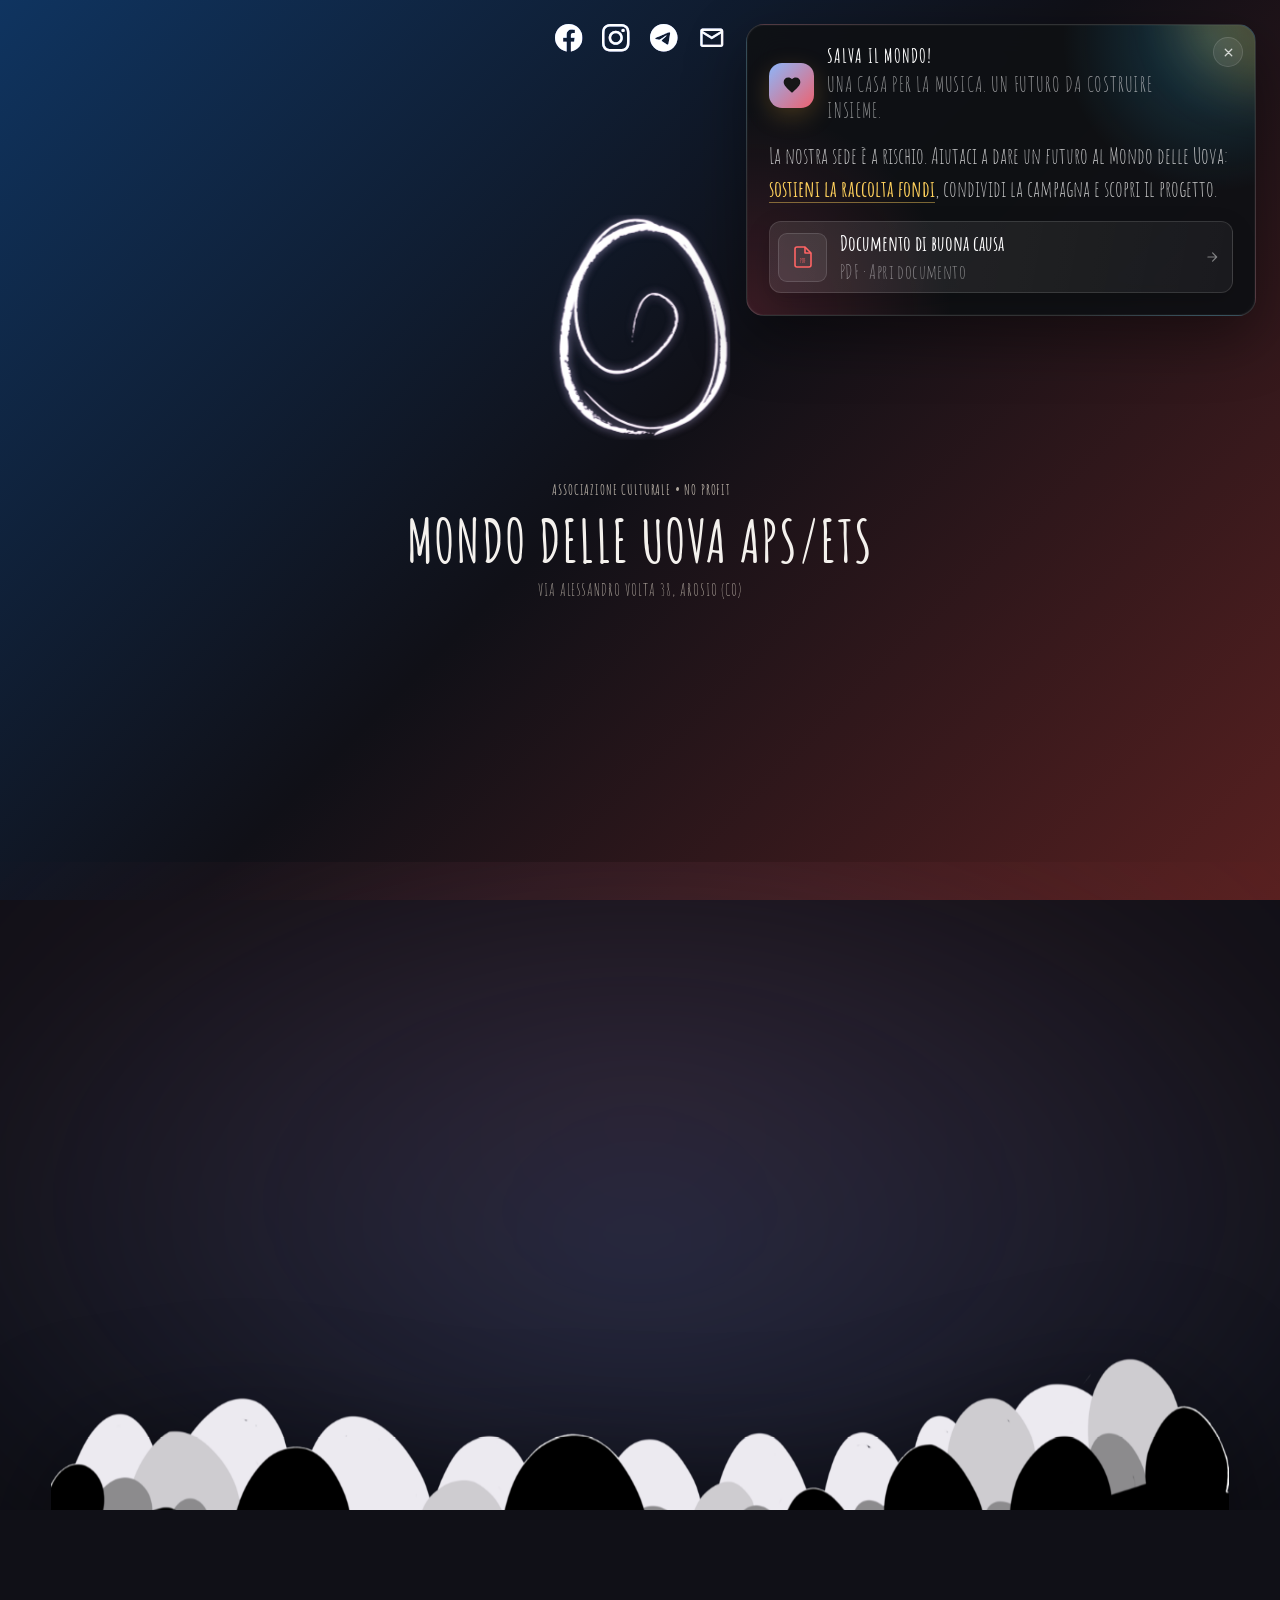
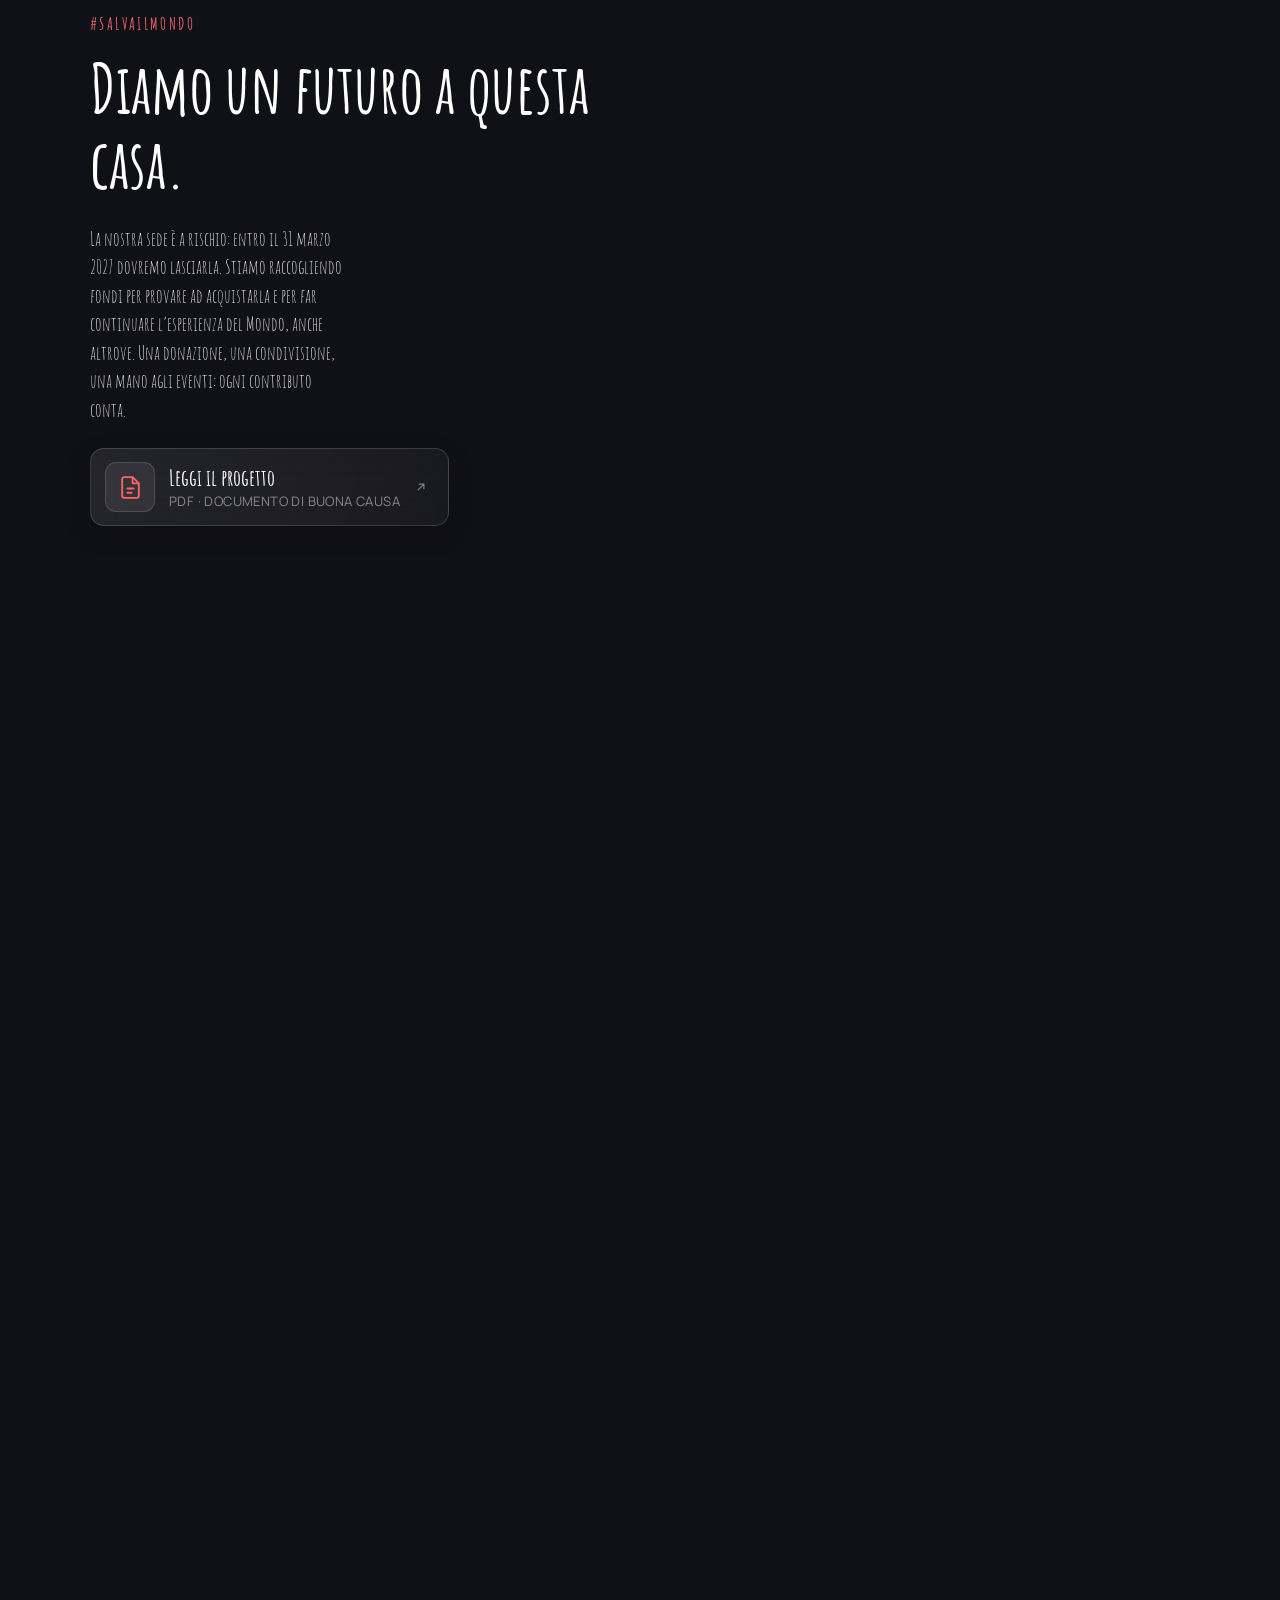
==== index.html @ 4bc3316e "style fixes" ====
<!DOCTYPE html>
<html lang="it">
<head>
<meta charset="UTF-8">
<meta name="viewport" content="width=device-width, initial-scale=1.0">
<title>MDV APS/ETS</title>
<meta name="description" content="Mondo delle uoVa — associazione culturale no profit ad Arosio (CO). Sale prove, eventi, musica e comunità dal 1999.">
<link rel="icon" type="image/png" href="assets/img/logo.svg">
<link rel="stylesheet" href="public/css/base.css">
<link rel="stylesheet" href="public/css/pages/home.css">
<link rel="stylesheet" href="assets/fonts/fonts.css">
</head>
<body class="nav-hidden">

<main class="page">

  <!-- ── socialbar ── -->
  <div class="socialbar-wrap">
    <mdv-socialbar
      instagram="https://www.instagram.com/mondodelleuova/"
      facebook="https://www.facebook.com/mondo.delleuova"
      telegram="https://t.me/mondodelleuova"
      email="mailto:mondodelleuova@gmail.com"
    ></mdv-socialbar>
  </div>

  <!-- ── caption ── -->
  <div class="hero-caption" id="heroCaption">
    <p class="hero-caption__kicker">Associazione Culturale • No Profit</p>
    <h1 class="hero-caption__title">Mondo delle Uova APS/ETS</h1>
    <p class="hero-caption__sub">Via Alessandro Volta 38, Arosio (CO)</p>
  </div>

  <!-- ── logo hero ── -->
  <div class="logo-hero" id="logoHero">
    <a href="index.html" class="logo-glitch" aria-label="Logo MDV">
      <span class="logo-layer logo-layer--r" aria-hidden="true"></span>
      <span class="logo-layer logo-layer--b" aria-hidden="true"></span>
      <img class="logo-layer logo-layer--main"
          src="assets/img/logo.svg"
          alt="Logo MDV" />
    </a>
  </div>

  <!-- ── hero ── -->
  <div class="hero-spacer"></div>
  <!-- ── parallasse: uova disposte ad arco (come il vecchio sito) ── -->
  <section class="egg-parallax" aria-hidden="true">
    <div class="egg-parallax__halo"></div>
    <div class="egg-parallax__arc">
      <img class="egg-parallax__img" src="assets/img/uova-arco.png" alt="" loading="eager" decoding="async">
    </div>
  </section>

  <section class="campaign" id="salva-il-mondo" aria-labelledby="campaign-title">
    <div><p class="section-kicker">#SalvaIlMondo</p><h2 id="campaign-title">Diamo un futuro a questa casa.</h2>
      <p>La nostra sede è a rischio: entro il 31 marzo 2027 dovremo lasciarla. Stiamo raccogliendo fondi per provare ad acquistarla e per far continuare l’esperienza del Mondo, anche altrove. Una donazione, una condivisione, una mano agli eventi: ogni contributo conta.</p>
      <div class="home-actions"><a class="home-pdf-btn" href="assets/doc/documento-di-buona-causa.pdf" target="_blank" rel="noopener noreferrer">
        <span class="home-pdf-btn__icon" aria-hidden="true">
          <svg viewBox="0 0 24 24" fill="none" stroke="currentColor" stroke-width="1.8" stroke-linecap="round" stroke-linejoin="round"><path d="M14 2H6a2 2 0 0 0-2 2v16a2 2 0 0 0 2 2h12a2 2 0 0 0 2-2V8z"/><path d="M14 2v6h6"/><path d="M9 13h6M9 17h4"/></svg>
        </span>
        <span class="home-pdf-btn__info">
          <strong>Leggi il progetto</strong>
          <small>PDF · Documento di buona causa</small>
        </span>
        <span class="home-pdf-btn__arrow" aria-hidden="true">
          <svg viewBox="0 0 24 24" fill="none" stroke="currentColor" stroke-width="2" stroke-linecap="round" stroke-linejoin="round"><path d="M7 17 17 7M9 7h8v8"/></svg>
        </span>
      </a></div>
    </div>
    <div class="campaign-widget"><iframe class="gfm-embed-iframe" title="Salva il Mondo — raccolta fondi su GoFundMe" src="https://www.gofundme.com/f/salva-il-mondo-mux6q/widget/large?attribution_id=sl%3A0e829294-e589-4fbf-8a8f-cf92aa6332f4&amp;utm_medium=referral&amp;utm_source=widget" width="100%" height="560" loading="lazy" style="border:0"></iframe></div>
  </section>

  <!-- ── timeline ── -->
  <div class="timeline-wrap">
    <mdv-timeline id="tl" no-smooth-scroll></mdv-timeline>
  </div>
</main>

<!-- ── 3D model   src-low="assets/models/gallo.glb" ── -->
<!-- <mdv-model
  src="assets/models/topo.glb"
  height="1.4"
  head-y="0.14"
  cam-z="0.8"
></mdv-model> -->

<!-- ── nav ── -->
<mdv-eggbar active="home"></mdv-eggbar>

<!-- ── toast ── -->
<mdv-toast
  icon="heart"
  title="SALVA IL MONDO!"
  sub-title="Una casa per la musica. Un futuro da costruire insieme."
  text="La nostra sede è a rischio. Aiutaci a dare un futuro al Mondo delle Uova: {link}, condividi la campagna e scopri il progetto."
  link="https://gofund.me/b99d7e8c9"
  link-label="sostieni la raccolta fondi"
  pdf="assets/doc/documento-di-buona-causa.pdf"
  pdf-label="Documento di buona causa"
  pdf-meta="PDF · Apri documento"
  delay="0.35"
></mdv-toast>

<!-- ── components ── -->
<script type="module" src="components/model/model.js"></script>
<script type="module" src="components/timeline/timeline.js"></script>
<script type="module">
  import { TIMELINE } from './data/timeline.js';
  document.querySelector('#tl').data = TIMELINE;
</script>
<script type="module" src="components/eggbar/eggbar.js"></script>
<script type="module" src="components/socialbar/socialbar.js"></script>
<script type="module" src="components/toast/toast.js"></script>

<!-- ── scripts ── -->
<script type="module" src="public/js/pages/home.js"></script>


<script>
/* eggParallax: le uova si muovono più lentamente della pagina */
(() => {
  const arc = document.querySelector('.egg-parallax__arc');
  if (!arc) return;
  let raf = 0;
  const update = () => {
    raf = 0;
    const r = arc.parentElement.getBoundingClientRect();
    const p = Math.max(-1, Math.min(1,
      (window.innerHeight / 2 - (r.top + r.height / 2)) / window.innerHeight));
    arc.style.transform = `translate3d(0, ${p * 46}px, 0)`;
  };
  const onScroll = () => { if (!raf) raf = requestAnimationFrame(update); };
  addEventListener('scroll', onScroll, { passive: true });
  addEventListener('resize', onScroll);
  update();
})();
</script>
</body>
</html>
---- public/css/base.css ----
:root {
  --brand-navbar-bg:    #ffffff;
  --brand-indicator-bg: #ffe4b3;
  --brand-navbar-clr:   #222327;
  --brand-active-clr:   #222327;
  color-scheme: dark;
}

mdv-eggbar:not([data-ready]) { visibility: hidden; }

mdv-eggbar {
  --navbar-bg:    var(--brand-navbar-bg);
  --indicator-bg: var(--brand-indicator-bg);
  --navbar-clr:   var(--brand-navbar-clr);
  --active-clr:   var(--brand-active-clr);
}

* { margin: 0; padding: 0; box-sizing: border-box; }

html {
  /* fallback: se anche il gradiente non fosse ancora dipinto, niente banda bianca */
  background: #101017;
  min-height: 100dvh;
}

body {
  /* dvh segue la chrome del browser e il fullscreen; vh come fallback */
  min-height: 100vh;
  min-height: 100dvh;
  color: #fff;
  font-family: 'Amatic SC', cursive, sans-serif;
  position: relative;
}

/* gradiente ancorato alla viewport: mai una banda sotto, in nessuno stato */
body::before {
  content: '';
  position: fixed;
  inset: 0;
  z-index: -1;
  pointer-events: none;
  background: linear-gradient(135deg, #0f3460 0%, #101017 50%, #582020 100%);
}

html, body { overflow-x: clip; }

@keyframes page-in {
  from { opacity: 0; }
  to   { opacity: 1; }
}
body { animation: page-in .28s ease; }
h1, h2, h3 { font-family: 'Amatic SC', cursive; }
a:focus-visible, button:focus-visible, summary:focus-visible { outline: 2px solid #a9caff; outline-offset: 4px; }

.ui-icon { width:1.25em; height:1.25em; flex-shrink:0; display:inline-block; vertical-align:middle; }

:root { --blue:#508cf1; --red:#ed626f; --paper:#f4f1ed; --accent:#ed626f; }
body { font-size:24px; }
button, input, select { font:inherit; }
a:focus-visible, button:focus-visible { outline-color:var(--blue); }
---- public/css/pages/home.css ----
:root {
    /* ---------- colors ---------- */
    --color-bg: #090909;
    --color-text: #f5ead8;
    --color-muted: rgba(240,230,214,.70);
    --color-muted-soft: rgba(240,230,214,.60);
    --color-accent: #a9caff;
    --color-accent-2: #ff5c5c;
    --color-border: rgba(245,234,216,.10);
    --color-surface: rgba(255,255,255,.035);
    --color-shadow: rgba(232,100,60,.60);

    /* ---------- layout ---------- */
    --max-width: 80wv;
    --timeline-width: 100vw;
    --side-pad: 1.5rem;
    --content-spacing: 8vh;
    --timeline-top-spacing: 6vh;
    --timeline-bottom-spacing: 22vh;

    /* ---------- logo ---------- */
    --logo-size: 92px;
    --logo-gap: 6px;
    --logo-text-size: 3.1rem;
    --logo-weight: 600;
    --logo-url: url('/assets/img/logo.svg');
    --glitch: 1px;
    --glitch-speed: 420ms;
    --glitch-red: #f44336;
    --glitch-blue: #2196f3;

    /* ---------- typography ---------- */
    --font-main: 'Amatic SC', cursive, sans-serif;
    --font-display: 'Amatic SC', cursive, sans-serif;
    --font-weight-normal: 400;
    --font-weight-medium: 500;
    --font-weight-bold: 600;
    --letter-spacing-title: .02em;
    --letter-spacing-kicker: .6em;

    /* ---------- hero ---------- */
    --hero-kicker-size: clamp(.72rem, 1.4vw, 0.95rem);
    --hero-title-size: clamp(3.2rem, 9.5vw, 6.4rem);
    --hero-sub-size: clamp(.85rem, 1.5vw, 1.72rem);
    --hero-title-line-height: .8;
    --hero-sub-line-height: 1.2;
    --hero-title-gradient-angle: 115deg;
    --hero-title-gradient-1: #cdcdcd;
    --hero-title-gradient-2: #d1d1d1;
    --hero-title-gradient-3:    #acacac;
    --hero-shadow-size: 30px;
    --hero-logo-top: 0;
    --hero-caption-top: 50%;
    --logo-z-index: 900;
    --caption-z-index: 890;

    /* ---------- components ---------- */
    --radius: 16px;
    --radius-small: 10px;
    --border-width: 1px;
    --surface-opacity: .035;
    --blur: 10px;
    --stat-padding-y: 20px;
    --stat-padding-x: 26px;
    --stat-gap: 16px;
    --stat-min-width: 150px;

    /* ---------- animations ---------- */
    --transition-speed: .3s;
    --transition-easing: ease;
    --transition: var(--transition-speed) var(--transition-easing);
}

/* ---------- eggbar ---------- */
mdv-eggbar{transition:opacity .4s ease,visibility .4s ease}
body.nav-hidden mdv-eggbar{opacity:0;visibility:hidden;pointer-events:none}
mdv-eggbar.is-visible{opacity:1;visibility:visible;pointer-events:auto}

/* ---------- base ---------- */
.page{margin:0 auto;max-width:var(--max-width)}

/* ---------- logo ---------- */
.logo-hero{position:fixed;top:var(--hero-logo-top);left:0;z-index:var(--logo-z-index);transform-origin:0 0;will-change:transform;pointer-events:none;opacity:0;transition:opacity var(--transition)}
.logo-hero.is-ready{opacity:1}
.logo-hero a{position:relative;display:block;text-decoration:none;pointer-events:none}
.logo-hero img{display:block;width:auto;height:var(--logo-size)}
.logo-hero .logo-text{position:absolute;top:50%;left:calc(100% + var(--logo-gap));transform:translateY(-50%);font-family:var(--font-main);font-size:var(--logo-text-size);font-weight:var(--logo-weight);line-height:1;white-space:nowrap;color:var(--color-text);opacity:0}

/* ---------- caption ---------- */
.hero-caption{position:fixed;top:var(--hero-caption-top);left:0;right:0;z-index:var(--caption-z-index);padding:0 var(--side-pad);text-align:center;pointer-events:none;opacity:0;will-change:transform,opacity}
.hero-caption__kicker{margin:0;font-family:var(--font-main);font-size:var(--hero-kicker-size);font-weight:var(--font-weight-bold);letter-spacing:var(--letter-spacing-kicker);text-indent:.24em;text-transform:uppercase;color:var(--color-muted);text-shadow:0 0 22px var(--color-shadow)}
.hero-caption__title{margin:.35em 0 0;font-family:var(--font-main);font-size:var(--hero-title-size);font-weight:var(--font-weight-bold);line-height:var(--hero-title-line-height);letter-spacing:var(--letter-spacing-title);text-transform:uppercase;background:linear-gradient(var(--hero-title-gradient-angle),var(--hero-title-gradient-1) 20%,var(--hero-title-gradient-2) 48%,var(--hero-title-gradient-3) 78%);background-clip:text;-webkit-background-clip:text;color:transparent;filter:drop-shadow(0 6px var(--hero-shadow-size) var(--color-shadow))}
.hero-caption__sub{max-width:560px;margin:1em auto 0;font-family:var(--font-main);font-size:var(--hero-sub-size);line-height:var(--hero-sub-line-height);text-transform:uppercase;color:var(--color-muted)}

/* ---------- timeline ---------- */
.timeline-wrap{position:relative;z-index:1;max-width:var(--timeline-width);margin:0 auto;padding:var(--timeline-top-spacing) var(--side-pad) var(--timeline-bottom-spacing)}
.hero-spacer{height:100vh;height:100svh}

/* ---------- mobile ---------- */
@media(max-width:700px){:root{--logo-size:64px;--logo-gap:1px;--logo-text-size:1.5rem;--side-pad:1rem;--radius:12px;--hero-title-size:clamp(2.8rem,14vw,2.6rem);--letter-spacing-kicker:.32em}}

/* ---------- glitch logo ---------- */
.logo-glitch{position:relative;display:inline-block;line-height:0;isolation:isolate;cursor:pointer;outline:0;pointer-events:auto;-webkit-tap-highlight-color:transparent;--hover-y:-2px;transition:transform .25s cubic-bezier(.34,1.56,.64,1)}
.logo-hero a.logo-glitch{pointer-events:auto}
.logo-glitch img.logo-layer--main{display:block;position:relative;z-index:2;pointer-events:none}
.logo-glitch .logo-layer--r,.logo-glitch .logo-layer--b{position:absolute;inset:0;z-index:1;display:block;background-color:currentColor;-webkit-mask:var(--logo-url) center/contain no-repeat;mask:var(--logo-url) center/contain no-repeat;pointer-events:none;will-change:transform;animation-duration:var(--glitch-speed);animation-iteration-count:infinite;animation-timing-function:linear;animation-play-state:running;mix-blend-mode:screen}
.logo-glitch .logo-layer--r{color:var(--glitch-red);animation-name:logo-glitch-r}
.logo-glitch .logo-layer--b{color:var(--glitch-blue);animation-name:logo-glitch-b}
.logo-glitch:hover,.logo-glitch:focus-visible{transform:translateY(var(--hover-y))}
.logo-glitch:hover .logo-layer--r,.logo-glitch:hover .logo-layer--b,.logo-glitch:focus-visible .logo-layer--r,.logo-glitch:focus-visible .logo-layer--b{animation-play-state:paused}
.logo-glitch:focus-visible{outline:2px solid var(--glitch-blue);outline-offset:8px;border-radius:12px}

@keyframes logo-glitch-r{0%{transform:translate(var(--glitch),var(--glitch))}25%{transform:translate(calc(var(--glitch)*-1),calc(var(--glitch)*-1.5))}50%{transform:translate(var(--glitch),calc(var(--glitch)*-1))}75%{transform:translate(calc(var(--glitch)*-1.6),calc(var(--glitch)*-1))}100%{transform:translate(calc(var(--glitch)*-1),0)}}
@keyframes logo-glitch-b{0%{transform:translate(calc(var(--glitch)*-1),calc(var(--glitch)*-1.5))}25%{transform:translate(var(--glitch),var(--glitch))}50%{transform:translate(calc(var(--glitch)*-1.6),var(--glitch))}75%{transform:translate(calc(var(--glitch)*-1),calc(var(--glitch)*-1))}100%{transform:translate(var(--glitch),calc(var(--glitch)*-1))}}

@media(prefers-reduced-motion:reduce){.logo-glitch .logo-layer--r,.logo-glitch .logo-layer--b{animation:none!important}.logo-glitch:hover,.logo-glitch:focus-visible{transform:none}}
.home-intro, .campaign { position:relative; max-width:1100px; margin:0 auto 80px; padding:40px 28px; }
.home-intro { text-align:center; }
.section-kicker { font:700 12px/1.6 Manrope,sans-serif; letter-spacing:.14em; text-transform:uppercase; color:#a9caff; margin-bottom:16px; }
.home-intro h2, .campaign h2 { font-size:clamp(40px,6vw,68px); line-height:1.1; margin-bottom:24px; }
.home-intro > p:not(.section-kicker), .campaign p:not(.section-kicker) { font:16px/1.8 Manrope,sans-serif; max-width:65ch; color:#ded4c5; margin:0 auto 24px; }
.home-actions { display:flex; gap:14px; flex-wrap:wrap; }
.home-intro .home-actions { justify-content:center; }
.home-actions a:not(.home-pdf-btn) { display:inline-block; padding:13px 18px; border:1px solid #d7b58b70; border-radius:10px; font:600 14px/1.5 Manrope,sans-serif; color:#ffe0ae; text-decoration:none; }
.home-actions .donate { background:#a9caff; color:#25211c; }
.campaign { display:grid; grid-template-columns:1.4fr 1fr; align-items:center; gap:40px; border-top:1px solid #ffffff24; border-bottom:1px solid #ffffff24; }
.campaign-photo { margin:0; background:#f4eddf; padding:12px 12px 20px; transform:rotate(3deg); box-shadow:0 12px 30px #0006; }
.campaign-photo img { display:block; width:100%; aspect-ratio:1; object-fit:cover; }
.campaign-photo figcaption { color:#38302a; font:13px/1.6 Manrope,sans-serif; margin-top:12px; }
.hero-caption__kicker, .hero-caption__sub { font-family:Manrope,sans-serif; letter-spacing:.08em; }
@media(max-width:700px) { .campaign { grid-template-columns:1fr; margin:0 16px 40px; padding:32px 12px; } .campaign-photo { max-width:300px; justify-self:center; } }

:root { --color-accent:#ed626f; --color-accent-2:#508cf1; --color-shadow:transparent; }
.hero-caption__title { color:#f4f1ed; background:none; filter:none; }
.hero-caption__kicker, .hero-caption__sub { font-family:'Amatic SC',cursive; font-size:24px; letter-spacing:.06em; }
.home-intro, .campaign { max-width:1180px; padding:80px 40px; }
.home-intro { max-width:900px; }
.home-intro h2, .campaign h2 { font-weight:700; font-size:clamp(52px,7vw,92px); }
.section-kicker { font:700 24px/1.3 'Amatic SC',cursive; letter-spacing:.08em; color:#ed626f; }
.home-intro > p:not(.section-kicker), .campaign p:not(.section-kicker) { font:400 28px/1.5 'Amatic SC',cursive; max-width:42ch; color:#e5e2e6; }
.home-actions { gap:20px; }
.home-actions a:not(.home-pdf-btn), .home-actions .donate { background:none; border:0; border-radius:0; border-bottom:1px solid #508cf1; padding:8px 0; color:#a9caff; font:700 25px/1.4 'Amatic SC',cursive; }
.home-actions .donate { color:#ff99a2; border-color:#ed626f; }
.campaign { border:0; gap:70px; }
.campaign-widget { width:100%; min-width:0; min-height:430px; }
.gfm-embed { width:100%; }
@media(max-width:700px) { .home-intro,.campaign { padding:50px 20px; } .campaign { margin:0 0 40px; gap:35px; } .home-intro > p:not(.section-kicker), .campaign p:not(.section-kicker) { font-size:25px; }}

.campaign p:not(.section-kicker) { margin-left:0; } .campaign-widget iframe { display:block; border-radius:12px; }

/* ── Normalizzazione tipografica (dimensioni equilibrate) ── */
.hero-caption__title { font-size: clamp(34px, 5vw, 58px); }
.hero-caption__kicker { font-size: clamp(11px, 1.2vw, 14px); }
.hero-caption__sub { font-size: clamp(12px, 1.3vw, 16px); }
.home-intro h2, .campaign h2 { font-size: clamp(40px, 6vw, 68px); }
.section-kicker { font-size: clamp(13px, 1.4vw, 17px); letter-spacing: .14em; }
.home-intro > p:not(.section-kicker), .campaign p:not(.section-kicker) { font-size: clamp(16px, 1.6vw, 19px); }
.home-actions a:not(.home-pdf-btn), .home-actions .donate { font-size: clamp(14px, 1.4vw, 16px); }

/* ── Pulsante PDF stile toast (glass) ── */
.home-actions a.home-pdf-btn {
    display:inline-flex; align-items:center; gap:14px;
    padding:13px 20px 13px 14px; min-height:72px; box-sizing:border-box;
    color:#fff; text-decoration:none;
    border:1px solid rgba(255,255,255,.14); border-radius:14px;
    background:linear-gradient(100deg, rgba(255,255,255,.09), rgba(255,255,255,.04));
    box-shadow:0 8px 24px rgba(0,0,0,.18);
    backdrop-filter:blur(16px); -webkit-backdrop-filter:blur(16px);
    font:400 clamp(18px,1.8vw,22px)/1.2 'Amatic SC',cursive;
    transition:transform .22s ease, border-color .22s ease, background .22s ease;
}
.home-actions a.home-pdf-btn:hover {
    transform:translateX(-3px);
    border-color:rgba(255,209,92,.38);
    background:linear-gradient(100deg, rgba(255,209,92,.12), rgba(255,255,255,.06));
}
.home-pdf-btn__icon {
    flex:0 0 50px; width:50px; height:50px; display:grid; place-items:center;
    color:#ff6464; border:1px solid rgba(255,255,255,.13); border-radius:11px;
    background:rgba(255,255,255,.075);
}
.home-pdf-btn__icon svg { width:25px; height:25px; display:block; }
.home-pdf-btn__info { display:flex; flex-direction:column; gap:2px; min-width:0; }
.home-pdf-btn__info strong { font-weight:700; font-size:clamp(18px,1.8vw,22px); }
.home-pdf-btn__info small { font-size:clamp(11px,1.1vw,13px); letter-spacing:.4px; text-transform:uppercase; color:rgba(255,255,255,.48); font-family:Manrope,sans-serif; }
.home-pdf-btn__arrow { color:rgba(255,255,255,.45); display:flex; transition:transform .2s ease, color .2s ease; }
.home-pdf-btn__arrow svg { width:14px; height:14px; display:block; }
.home-pdf-btn:hover .home-pdf-btn__arrow { color:#ffd15c; transform:translateX(3px); }

/* ── La timeline riprende i margini editoriali della campagna ── */
.timeline-wrap {
    max-width: 1180px;
    margin: 0 auto;
    padding: 80px 40px;
}
@media (max-width: 700px) {
    .timeline-wrap { padding: 50px 20px; }
}


/* ══════════════════════════════════════════════════════════
   Parallasse "uova ad arco" (disegno originale del vecchio sito)
   ══════════════════════════════════════════════════════════ */
.egg-parallax {
    position: relative;
    width: 100%;
    height: 72vh;
    min-height: 460px;
    margin-top: -10vh;
    overflow: hidden;
    display: grid;
    place-items: center;
    isolation: isolate;
    pointer-events: none;
}
.egg-parallax__halo {
    position: absolute;
    inset: -15% -20%;
    background:
        radial-gradient(ellipse at 50% 58%, rgba(80,140,241,.16), transparent 62%),
        radial-gradient(ellipse at 50% 40%, rgba(237,98,111,.10), transparent 66%);
    filter: blur(34px);
}
.egg-parallax__arc {
    position: absolute;
    inset: 0;
    display: grid;
    place-items: center;
    will-change: transform;
}
.egg-parallax__img {
    width: min(1200px, 92vw);
    height: auto;
    max-height: 100%;
    object-fit: contain;
    filter: drop-shadow(0 30px 60px rgba(0,0,0,.55));
    animation: eggArcFloat 9s ease-in-out infinite;
}
@keyframes eggArcFloat {
    0%, 100% { transform: translateY(0); }
    50%      { transform: translateY(-14px); }
}
@media (max-width: 700px) {
    .egg-parallax { height: 56vh; min-height: 340px; margin-top: -4vh; }
    .egg-parallax__img { width: 96vw; }
}
---- assets/fonts/fonts.css ----
/* latin-ext */
@font-face {
  font-family: 'Fraunces';
  font-style: italic;
  font-weight: 300;
  font-display: swap;
  src: url(./Fraunces-Italic-LatinExt.woff2) format('woff2');
  unicode-range: U+0100-02BA, U+02BD-02C5, U+02C7-02CC, U+02CE-02D7, U+02DD-02FF, U+0304, U+0308, U+0329, U+1D00-1DBF, U+1E00-1E9F, U+1EF2-1EFF, U+2020, U+20A0-20AB, U+20AD-20C0, U+2113, U+2C60-2C7F, U+A720-A7FF;
}
/* latin */
@font-face {
  font-family: 'Fraunces';
  font-style: italic;
  font-weight: 300;
  font-display: swap;
  src: url(./Fraunces-Italic-Latin.woff2) format('woff2');
  unicode-range: U+0000-00FF, U+0131, U+0152-0153, U+02BB-02BC, U+02C6, U+02DA, U+02DC, U+0304, U+0308, U+0329, U+2000-206F, U+20AC, U+2122, U+2191, U+2193, U+2212, U+2215, U+FEFF, U+FFFD;
}
/* latin-ext */
@font-face {
  font-family: 'Fraunces';
  font-style: italic;
  font-weight: 400;
  font-display: swap;
  src: url(./Fraunces-Italic-LatinExt.woff2) format('woff2');
  unicode-range: U+0100-02BA, U+02BD-02C5, U+02C7-02CC, U+02CE-02D7, U+02DD-02FF, U+0304, U+0308, U+0329, U+1D00-1DBF, U+1E00-1E9F, U+1EF2-1EFF, U+2020, U+20A0-20AB, U+20AD-20C0, U+2113, U+2C60-2C7F, U+A720-A7FF;
}
/* latin */
@font-face {
  font-family: 'Fraunces';
  font-style: italic;
  font-weight: 400;
  font-display: swap;
  src: url(./Fraunces-Italic-Latin.woff2) format('woff2');
  unicode-range: U+0000-00FF, U+0131, U+0152-0153, U+02BB-02BC, U+02C6, U+02DA, U+02DC, U+0304, U+0308, U+0329, U+2000-206F, U+20AC, U+2122, U+2191, U+2193, U+2212, U+2215, U+FEFF, U+FFFD;
}
/* latin-ext */
@font-face {
  font-family: 'Fraunces';
  font-style: normal;
  font-weight: 300;
  font-display: swap;
  src: url(./Fraunces-Normal-LatinExt.woff2) format('woff2');
  unicode-range: U+0100-02BA, U+02BD-02C5, U+02C7-02CC, U+02CE-02D7, U+02DD-02FF, U+0304, U+0308, U+0329, U+1D00-1DBF, U+1E00-1E9F, U+1EF2-1EFF, U+2020, U+20A0-20AB, U+20AD-20C0, U+2113, U+2C60-2C7F, U+A720-A7FF;
}
/* latin */
@font-face {
  font-family: 'Fraunces';
  font-style: normal;
  font-weight: 300;
  font-display: swap;
  src: url(./Fraunces-Normal-Latin.woff2) format('woff2');
  unicode-range: U+0000-00FF, U+0131, U+0152-0153, U+02BB-02BC, U+02C6, U+02DA, U+02DC, U+0304, U+0308, U+0329, U+2000-206F, U+20AC, U+2122, U+2191, U+2193, U+2212, U+2215, U+FEFF, U+FFFD;
}
/* latin-ext */
@font-face {
  font-family: 'Fraunces';
  font-style: normal;
  font-weight: 400;
  font-display: swap;
  src: url(./Fraunces-Normal-LatinExt.woff2) format('woff2');
  unicode-range: U+0100-02BA, U+02BD-02C5, U+02C7-02CC, U+02CE-02D7, U+02DD-02FF, U+0304, U+0308, U+0329, U+1D00-1DBF, U+1E00-1E9F, U+1EF2-1EFF, U+2020, U+20A0-20AB, U+20AD-20C0, U+2113, U+2C60-2C7F, U+A720-A7FF;
}
/* latin */
@font-face {
  font-family: 'Fraunces';
  font-style: normal;
  font-weight: 400;
  font-display: swap;
  src: url(./Fraunces-Normal-Latin.woff2) format('woff2');
  unicode-range: U+0000-00FF, U+0131, U+0152-0153, U+02BB-02BC, U+02C6, U+02DA, U+02DC, U+0304, U+0308, U+0329, U+2000-206F, U+20AC, U+2122, U+2191, U+2193, U+2212, U+2215, U+FEFF, U+FFFD;
}
/* latin-ext */
@font-face {
  font-family: 'Fraunces';
  font-style: normal;
  font-weight: 600;
  font-display: swap;
  src: url(./Fraunces-Normal-LatinExt.woff2) format('woff2');
  unicode-range: U+0100-02BA, U+02BD-02C5, U+02C7-02CC, U+02CE-02D7, U+02DD-02FF, U+0304, U+0308, U+0329, U+1D00-1DBF, U+1E00-1E9F, U+1EF2-1EFF, U+2020, U+20A0-20AB, U+20AD-20C0, U+2113, U+2C60-2C7F, U+A720-A7FF;
}
/* latin */
@font-face {
  font-family: 'Fraunces';
  font-style: normal;
  font-weight: 600;
  font-display: swap;
  src: url(./Fraunces-Normal-Latin.woff2) format('woff2');
  unicode-range: U+0000-00FF, U+0131, U+0152-0153, U+02BB-02BC, U+02C6, U+02DA, U+02DC, U+0304, U+0308, U+0329, U+2000-206F, U+20AC, U+2122, U+2191, U+2193, U+2212, U+2215, U+FEFF, U+FFFD;
}
/* latin-ext */
@font-face {
  font-family: 'JetBrains Mono';
  font-style: normal;
  font-weight: 300;
  font-display: swap;
  src: url(./JetBrainsMono-300-LatinExt.woff2) format('woff2');
  unicode-range: U+0100-02BA, U+02BD-02C5, U+02C7-02CC, U+02CE-02D7, U+02DD-02FF, U+0304, U+0308, U+0329, U+1D00-1DBF, U+1E00-1E9F, U+1EF2-1EFF, U+2020, U+20A0-20AB, U+20AD-20C0, U+2113, U+2C60-2C7F, U+A720-A7FF;
}
/* latin */
@font-face {
  font-family: 'JetBrains Mono';
  font-style: normal;
  font-weight: 300;
  font-display: swap;
  src: url(./JetBrainsMono-300-Latin.woff2) format('woff2');
  unicode-range: U+0000-00FF, U+0131, U+0152-0153, U+02BB-02BC, U+02C6, U+02DA, U+02DC, U+0304, U+0308, U+0329, U+2000-206F, U+20AC, U+2122, U+2191, U+2193, U+2212, U+2215, U+FEFF, U+FFFD;
}
/* latin-ext */
@font-face {
  font-family: 'Manrope';
  font-style: normal;
  font-weight: 400;
  font-display: swap;
  src: url(./Manrope-400-700-LatinExt.woff2) format('woff2');
  unicode-range: U+0100-02BA, U+02BD-02C5, U+02C7-02CC, U+02CE-02D7, U+02DD-02FF, U+0304, U+0308, U+0329, U+1D00-1DBF, U+1E00-1E9F, U+1EF2-1EFF, U+2020, U+20A0-20AB, U+20AD-20C0, U+2113, U+2C60-2C7F, U+A720-A7FF;
}
/* latin */
@font-face {
  font-family: 'Manrope';
  font-style: normal;
  font-weight: 400;
  font-display: swap;
  src: url(./Manrope-400-700-Latin.woff2) format('woff2');
  unicode-range: U+0000-00FF, U+0131, U+0152-0153, U+02BB-02BC, U+02C6, U+02DA, U+02DC, U+0304, U+0308, U+0329, U+2000-206F, U+20AC, U+2122, U+2191, U+2193, U+2212, U+2215, U+FEFF, U+FFFD;
}
/* latin-ext */
@font-face {
  font-family: 'Manrope';
  font-style: normal;
  font-weight: 500;
  font-display: swap;
  src: url(./Manrope-400-700-LatinExt.woff2) format('woff2');
  unicode-range: U+0100-02BA, U+02BD-02C5, U+02C7-02CC, U+02CE-02D7, U+02DD-02FF, U+0304, U+0308, U+0329, U+1D00-1DBF, U+1E00-1E9F, U+1EF2-1EFF, U+2020, U+20A0-20AB, U+20AD-20C0, U+2113, U+2C60-2C7F, U+A720-A7FF;
}
/* latin */
@font-face {
  font-family: 'Manrope';
  font-style: normal;
  font-weight: 500;
  font-display: swap;
  src: url(./Manrope-400-700-Latin.woff2) format('woff2');
  unicode-range: U+0000-00FF, U+0131, U+0152-0153, U+02BB-02BC, U+02C6, U+02DA, U+02DC, U+0304, U+0308, U+0329, U+2000-206F, U+20AC, U+2122, U+2191, U+2193, U+2212, U+2215, U+FEFF, U+FFFD;
}
/* latin-ext */
@font-face {
  font-family: 'Manrope';
  font-style: normal;
  font-weight: 600;
  font-display: swap;
  src: url(./Manrope-400-700-LatinExt.woff2) format('woff2');
  unicode-range: U+0100-02BA, U+02BD-02C5, U+02C7-02CC, U+02CE-02D7, U+02DD-02FF, U+0304, U+0308, U+0329, U+1D00-1DBF, U+1E00-1E9F, U+1EF2-1EFF, U+2020, U+20A0-20AB, U+20AD-20C0, U+2113, U+2C60-2C7F, U+A720-A7FF;
}
/* latin */
@font-face {
  font-family: 'Manrope';
  font-style: normal;
  font-weight: 600;
  font-display: swap;
  src: url(./Manrope-400-700-Latin.woff2) format('woff2');
  unicode-range: U+0000-00FF, U+0131, U+0152-0153, U+02BB-02BC, U+02C6, U+02DA, U+02DC, U+0304, U+0308, U+0329, U+2000-206F, U+20AC, U+2122, U+2191, U+2193, U+2212, U+2215, U+FEFF, U+FFFD;
}
/* latin-ext */
@font-face {
  font-family: 'Manrope';
  font-style: normal;
  font-weight: 700;
  font-display: swap;
  src: url(./Manrope-400-700-LatinExt.woff2) format('woff2');
  unicode-range: U+0100-02BA, U+02BD-02C5, U+02C7-02CC, U+02CE-02D7, U+02DD-02FF, U+0304, U+0308, U+0329, U+1D00-1DBF, U+1E00-1E9F, U+1EF2-1EFF, U+2020, U+20A0-20AB, U+20AD-20C0, U+2113, U+2C60-2C7F, U+A720-A7FF;
}
/* latin */
@font-face {
  font-family: 'Manrope';
  font-style: normal;
  font-weight: 700;
  font-display: swap;
  src: url(./Manrope-400-700-Latin.woff2) format('woff2');
  unicode-range: U+0000-00FF, U+0131, U+0152-0153, U+02BB-02BC, U+02C6, U+02DA, U+02DC, U+0304, U+0308, U+0329, U+2000-206F, U+20AC, U+2122, U+2191, U+2193, U+2212, U+2215, U+FEFF, U+FFFD;
}
/* Amatic SC */
@font-face {
  font-family: 'Amatic SC';
  font-style: normal;
  font-weight: 400;
  font-display: swap;
  src: url(./AmaticSC-400.woff2) format('woff2');
}

@font-face {
  font-family: 'Amatic SC';
  font-style: normal;
  font-weight: 700;
  font-display: swap;
  src: url(./AmaticSC-700.woff2) format('woff2');
}

/* Amatic SC */
@font-face {
  font-family: 'Amatic SC';
  font-style: normal;
  font-weight: 400;
  font-display: swap;
  src: url(./AmaticSC-400.woff2) format('woff2');
}

@font-face {
  font-family: 'Amatic SC';
  font-style: normal;
  font-weight: 700;
  font-display: swap;
  src: url(./AmaticSC-700.woff2) format('woff2');
}
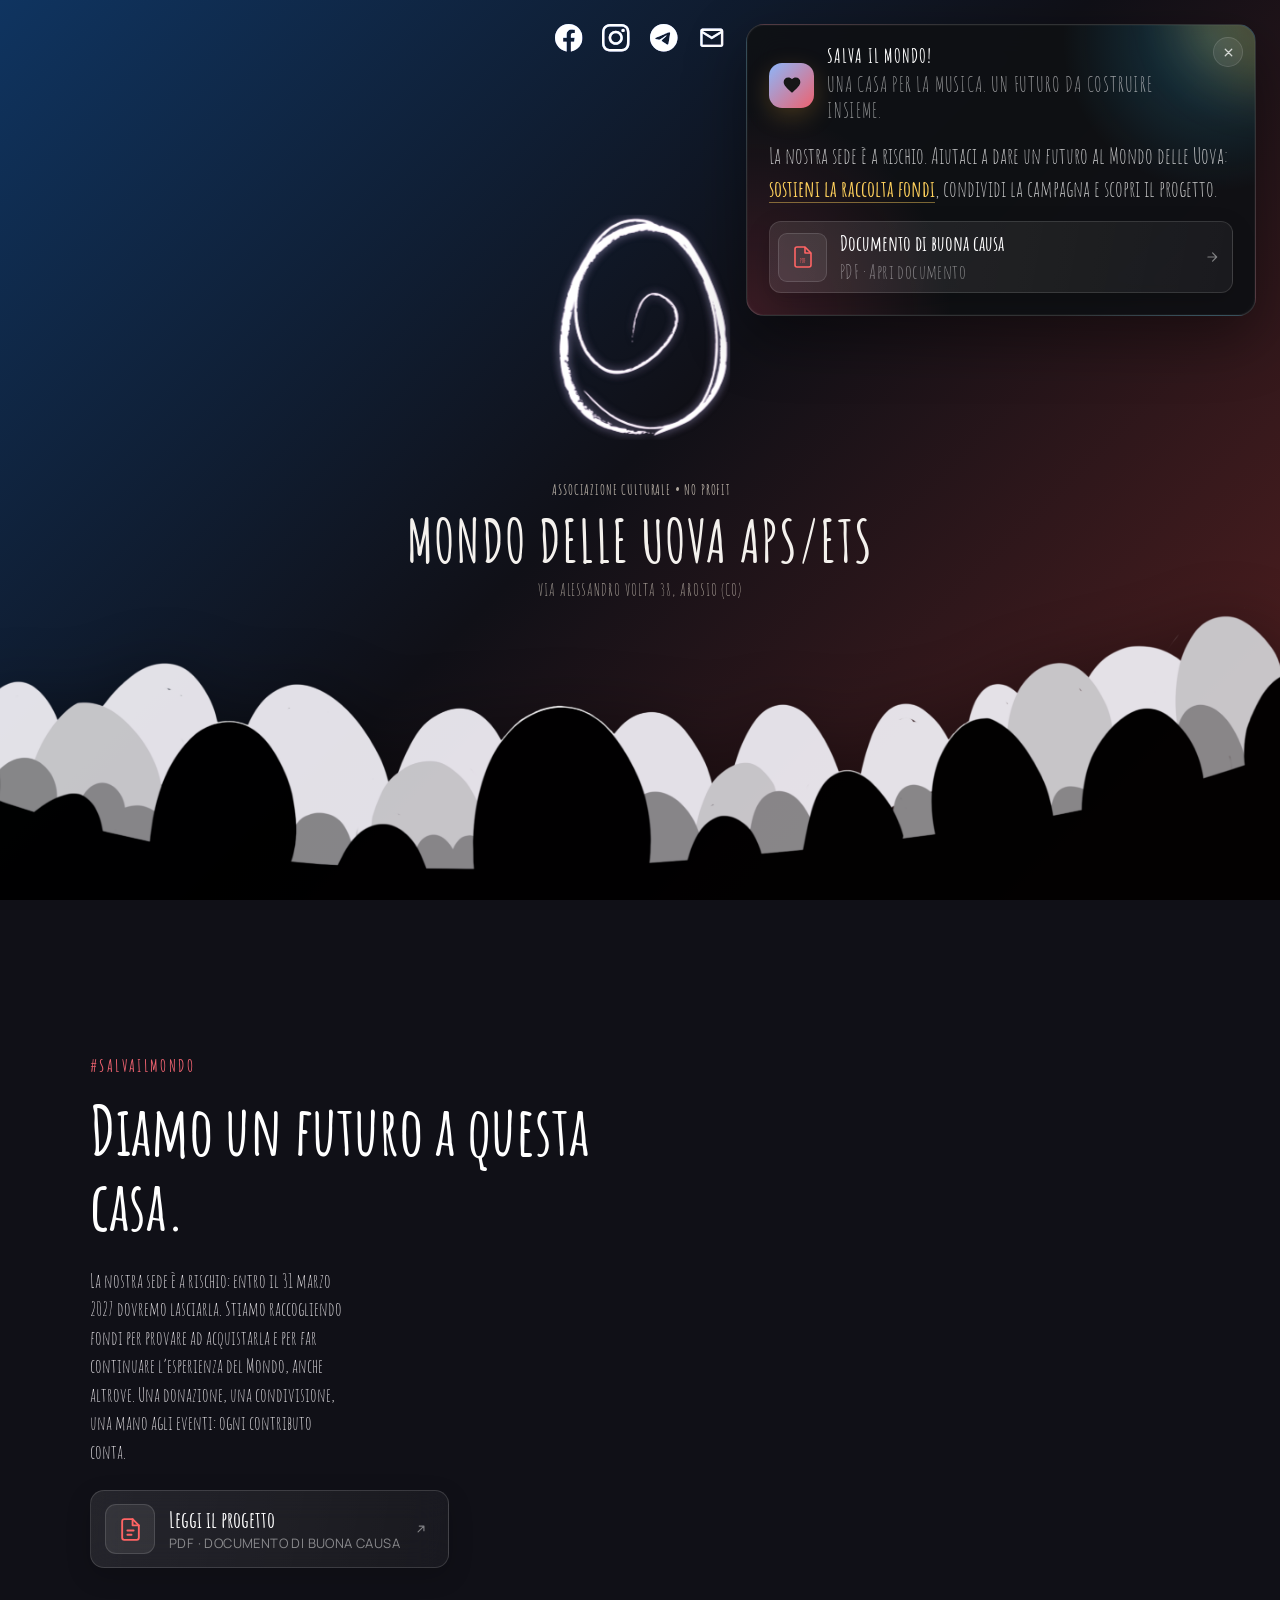
==== commit ad03afd6: "ce egg draw fixes" ====
--- a/index.html
+++ b/index.html
@@ -13,6 +13,13 @@
 <body class="nav-hidden">
 
 <main class="page">
+
+  <!-- ── uova ad arco: layer in primo piano sul primo viewport ── -->
+  <div class="egg-parallax" aria-hidden="true">
+    <img class="egg-parallax__img" src="assets/img/uova-arco.png" alt=""
+         loading="eager" decoding="async">
+  </div>
+
 
   <!-- ── socialbar ── -->
   <div class="socialbar-wrap">
@@ -44,13 +51,6 @@
 
   <!-- ── hero ── -->
   <div class="hero-spacer"></div>
-  <!-- ── parallasse: uova disposte ad arco (come il vecchio sito) ── -->
-  <section class="egg-parallax" aria-hidden="true">
-    <div class="egg-parallax__halo"></div>
-    <div class="egg-parallax__arc">
-      <img class="egg-parallax__img" src="assets/img/uova-arco.png" alt="" loading="eager" decoding="async">
-    </div>
-  </section>
 
   <section class="campaign" id="salva-il-mondo" aria-labelledby="campaign-title">
     <div><p class="section-kicker">#SalvaIlMondo</p><h2 id="campaign-title">Diamo un futuro a questa casa.</h2>
@@ -118,17 +118,18 @@
 
 
 <script>
-/* eggParallax: le uova si muovono più lentamente della pagina */
+/* eggParallax: le uova restano sul primo viewport e scendono fuori dal fondo */
 (() => {
-  const arc = document.querySelector('.egg-parallax__arc');
-  if (!arc) return;
+  const layer = document.querySelector('.egg-parallax');
+  if (!layer) return;
   let raf = 0;
   const update = () => {
     raf = 0;
-    const r = arc.parentElement.getBoundingClientRect();
-    const p = Math.max(-1, Math.min(1,
-      (window.innerHeight / 2 - (r.top + r.height / 2)) / window.innerHeight));
-    arc.style.transform = `translate3d(0, ${p * 46}px, 0)`;
+    const y = window.scrollY || 0;
+    const vh = window.innerHeight;
+    // si muovono più veloci dello scroll → escono dal basso
+    layer.style.transform = `translate3d(0, ${(y * 1.25).toFixed(1)}px, 0)`;
+    layer.style.opacity = Math.max(0, 1 - y / (vh * 0.55)).toFixed(3);
   };
   const onScroll = () => { if (!raf) raf = requestAnimationFrame(update); };
   addEventListener('scroll', onScroll, { passive: true });
--- a/public/css/pages/home.css
+++ b/public/css/pages/home.css
@@ -199,48 +199,35 @@
 
 
 /* ══════════════════════════════════════════════════════════
-   Parallasse "uova ad arco" (disegno originale del vecchio sito)
+   Uova ad arco: layer in primo piano sopra il primo viewport.
+   PNG bianco con trasparenza → lo sfondo scuro resta visibile.
    ══════════════════════════════════════════════════════════ */
 .egg-parallax {
-    position: relative;
-    width: 100%;
-    height: 72vh;
-    min-height: 460px;
-    margin-top: -10vh;
+    position: absolute;
+    top: 0; left: 0; right: 0;
+    height: 100vh;
+    height: 100svh;
+    z-index: 910;                 /* sopra logo (900) e caption (890), sotto eggbar (1000) */
+    display: flex;
+    align-items: flex-end;
+    justify-content: center;
     overflow: hidden;
-    display: grid;
-    place-items: center;
-    isolation: isolate;
     pointer-events: none;
-}
-.egg-parallax__halo {
-    position: absolute;
-    inset: -15% -20%;
-    background:
-        radial-gradient(ellipse at 50% 58%, rgba(80,140,241,.16), transparent 62%),
-        radial-gradient(ellipse at 50% 40%, rgba(237,98,111,.10), transparent 66%);
-    filter: blur(34px);
-}
-.egg-parallax__arc {
-    position: absolute;
-    inset: 0;
-    display: grid;
-    place-items: center;
-    will-change: transform;
+    will-change: transform, opacity;
 }
 .egg-parallax__img {
-    width: min(1200px, 92vw);
+    display: block;
+    width: min(1600px, 110vw);
     height: auto;
-    max-height: 100%;
-    object-fit: contain;
-    filter: drop-shadow(0 30px 60px rgba(0,0,0,.55));
+    margin-bottom: -1px;
+    filter: drop-shadow(0 18px 40px rgba(0,0,0,.55));
+    opacity: .96;
     animation: eggArcFloat 9s ease-in-out infinite;
 }
 @keyframes eggArcFloat {
     0%, 100% { transform: translateY(0); }
-    50%      { transform: translateY(-14px); }
+    50%      { transform: translateY(-10px); }
 }
 @media (max-width: 700px) {
-    .egg-parallax { height: 56vh; min-height: 340px; margin-top: -4vh; }
-    .egg-parallax__img { width: 96vw; }
-}
+    .egg-parallax__img { width: 132vw; }
+}
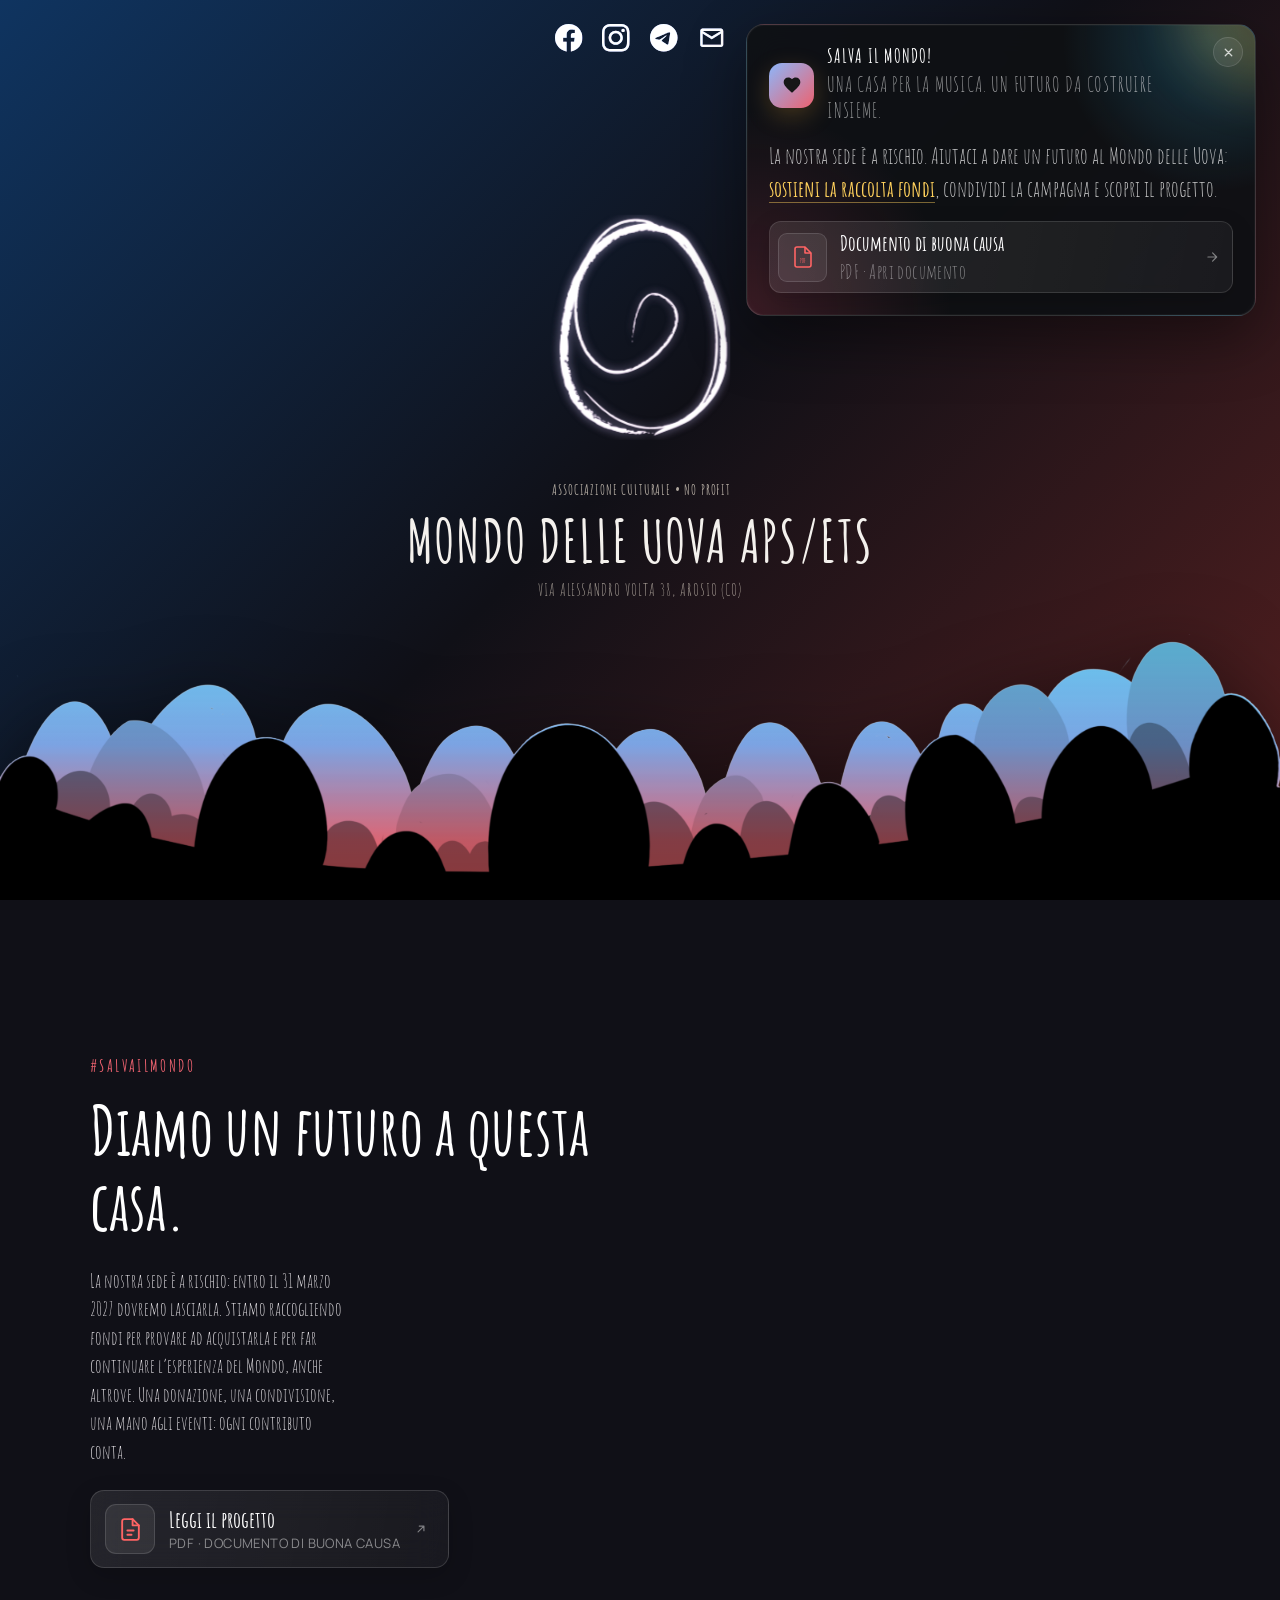
==== commit 9725f479: "ce egg draw fixes" ====
--- a/index.html
+++ b/index.html
@@ -16,8 +16,11 @@
 
   <!-- ── uova ad arco: layer in primo piano sul primo viewport ── -->
   <div class="egg-parallax" aria-hidden="true">
-    <img class="egg-parallax__img" src="assets/img/uova-arco.png" alt=""
-         loading="eager" decoding="async">
+    <div class="egg-parallax__art">
+      <img class="egg-parallax__img" src="assets/img/uova-arco.png" alt=""
+           loading="eager" decoding="async">
+      <span class="egg-parallax__tint"></span>
+    </div>
   </div>
 
 
--- a/public/css/pages/home.css
+++ b/public/css/pages/home.css
@@ -215,19 +215,33 @@
     pointer-events: none;
     will-change: transform, opacity;
 }
+.egg-parallax__art {
+    position: relative;
+    width: 100vw;
+    margin-bottom: -1px;
+    animation: eggArcFloat 9s ease-in-out infinite;
+}
 .egg-parallax__img {
     display: block;
-    width: min(1600px, 110vw);
+    width: 100%;
     height: auto;
-    margin-bottom: -1px;
     filter: drop-shadow(0 18px 40px rgba(0,0,0,.55));
-    opacity: .96;
-    animation: eggArcFloat 9s ease-in-out infinite;
+}
+/* tinta presa dallo sfondo: stessa idea del vecchio sito (azzurro → rosso) */
+.egg-parallax__tint {
+    position: absolute;
+    inset: 0;
+    background: linear-gradient(180deg,
+        rgba(105, 211, 252, .95) 8%,
+        rgba(120, 170, 240, .90) 42%,
+        rgba(237, 98, 111, .92) 78%,
+        rgba(255, 92, 92, .95) 100%);
+    -webkit-mask: url('../../../assets/img/uova-arco.png') center / 100% 100% no-repeat;
+    mask: url('../../../assets/img/uova-arco.png') center / 100% 100% no-repeat;
+    mix-blend-mode: multiply;
+    pointer-events: none;
 }
 @keyframes eggArcFloat {
     0%, 100% { transform: translateY(0); }
     50%      { transform: translateY(-10px); }
 }
-@media (max-width: 700px) {
-    .egg-parallax__img { width: 132vw; }
-}
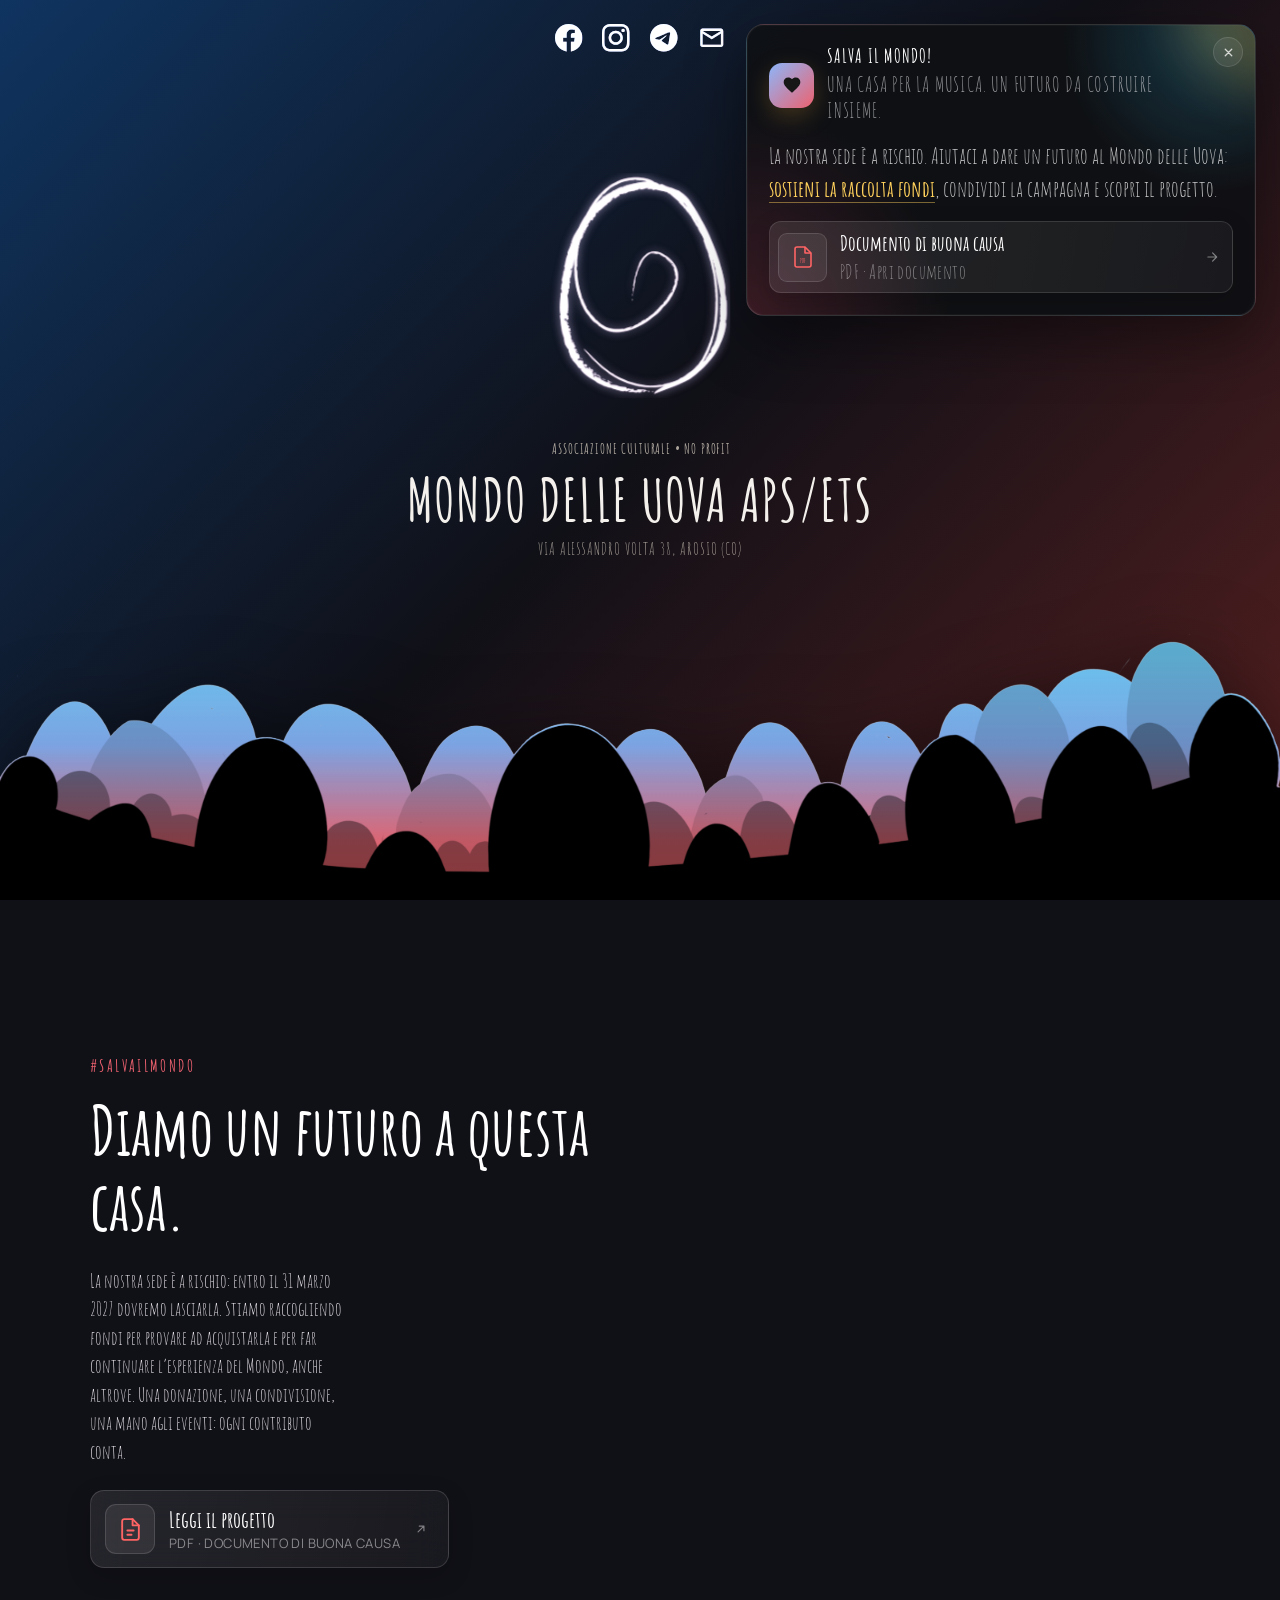
==== commit 303daa45: "ce egg draw fixes" ====
--- a/index.html
+++ b/index.html
@@ -47,8 +47,8 @@
       <span class="logo-layer logo-layer--r" aria-hidden="true"></span>
       <span class="logo-layer logo-layer--b" aria-hidden="true"></span>
       <img class="logo-layer logo-layer--main"
-          src="assets/img/logo.svg"
-          alt="Logo MDV" />
+          src="assets/img/logo.svg" width="800" height="1008"
+          decoding="async" alt="Logo MDV" />
     </a>
   </div>
 
@@ -106,7 +106,6 @@
 ></mdv-toast>
 
 <!-- ── components ── -->
-<script type="module" src="components/model/model.js"></script>
 <script type="module" src="components/timeline/timeline.js"></script>
 <script type="module">
   import { TIMELINE } from './data/timeline.js';
--- a/public/css/pages/home.css
+++ b/public/css/pages/home.css
@@ -11,7 +11,7 @@
     --color-shadow: rgba(232,100,60,.60);
 
     /* ---------- layout ---------- */
-    --max-width: 80wv;
+    --max-width: 100%;
     --timeline-width: 100vw;
     --side-pad: 1.5rem;
     --content-spacing: 8vh;
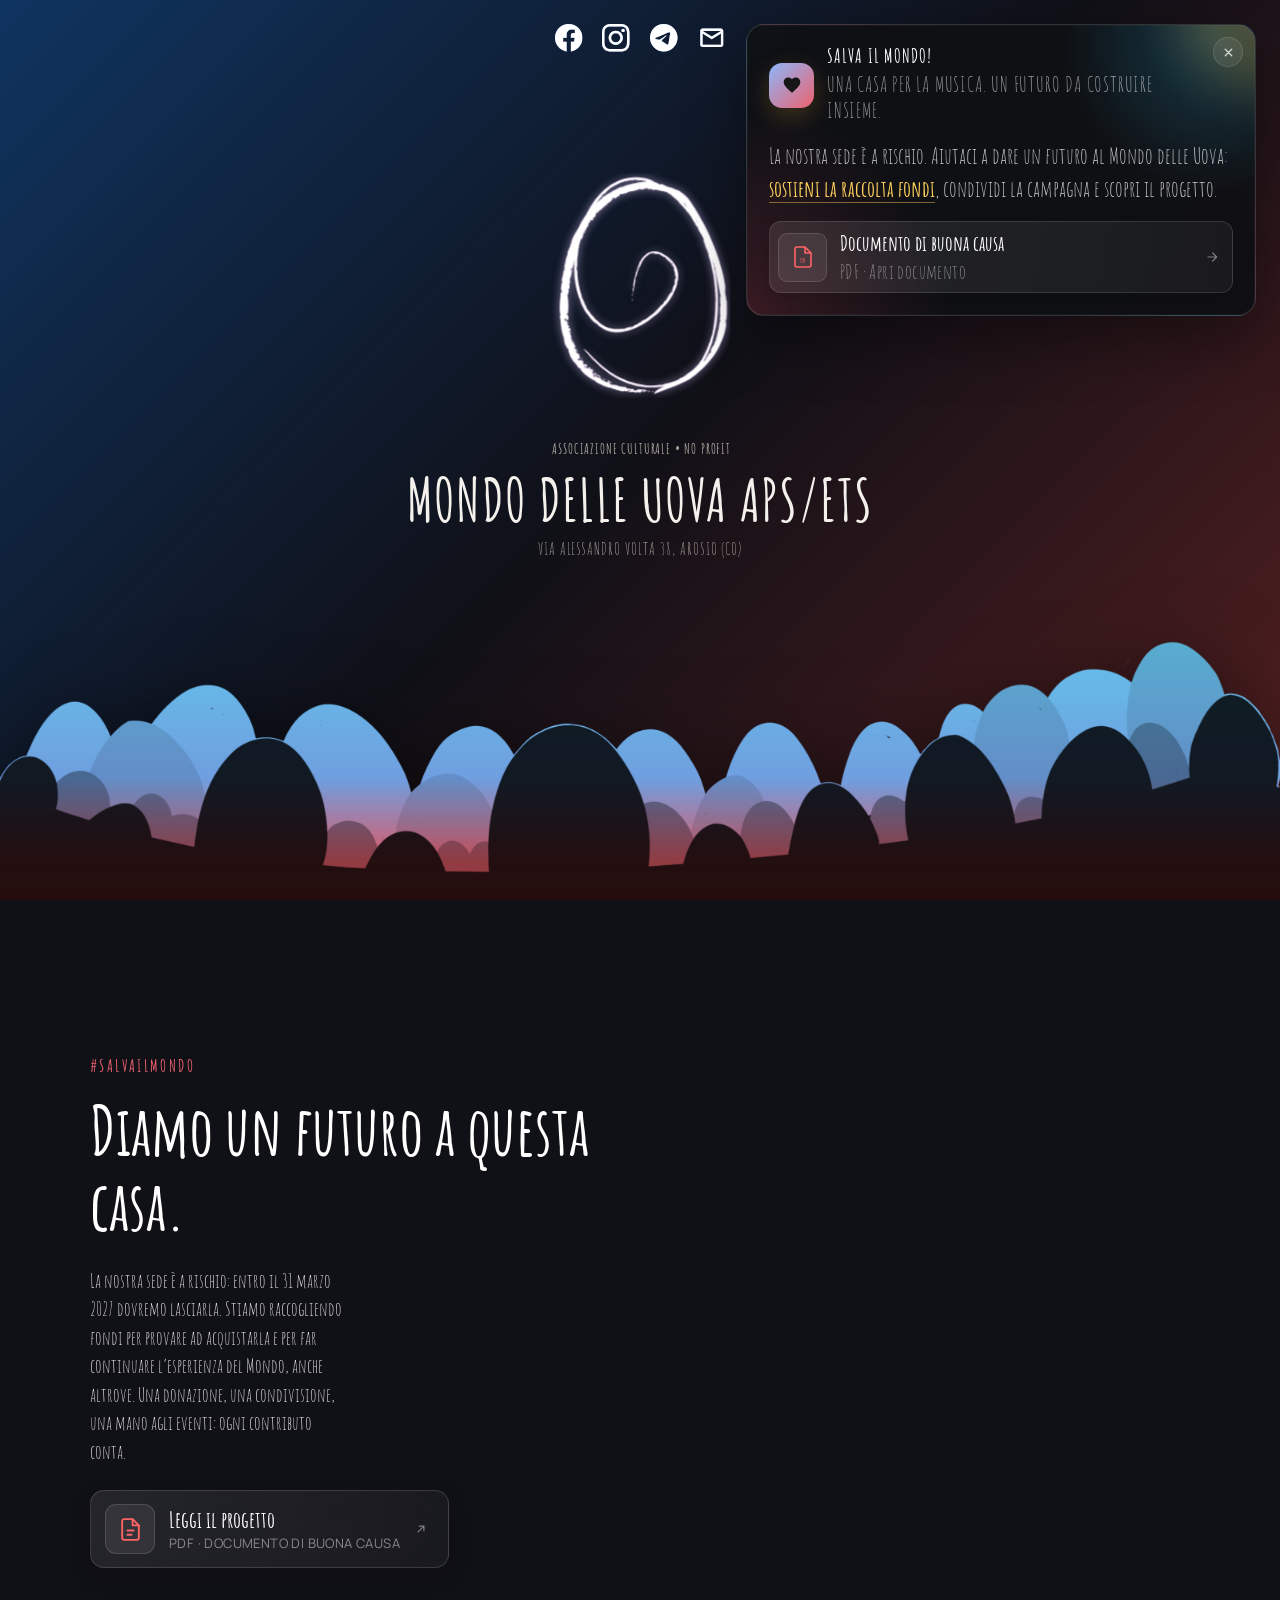
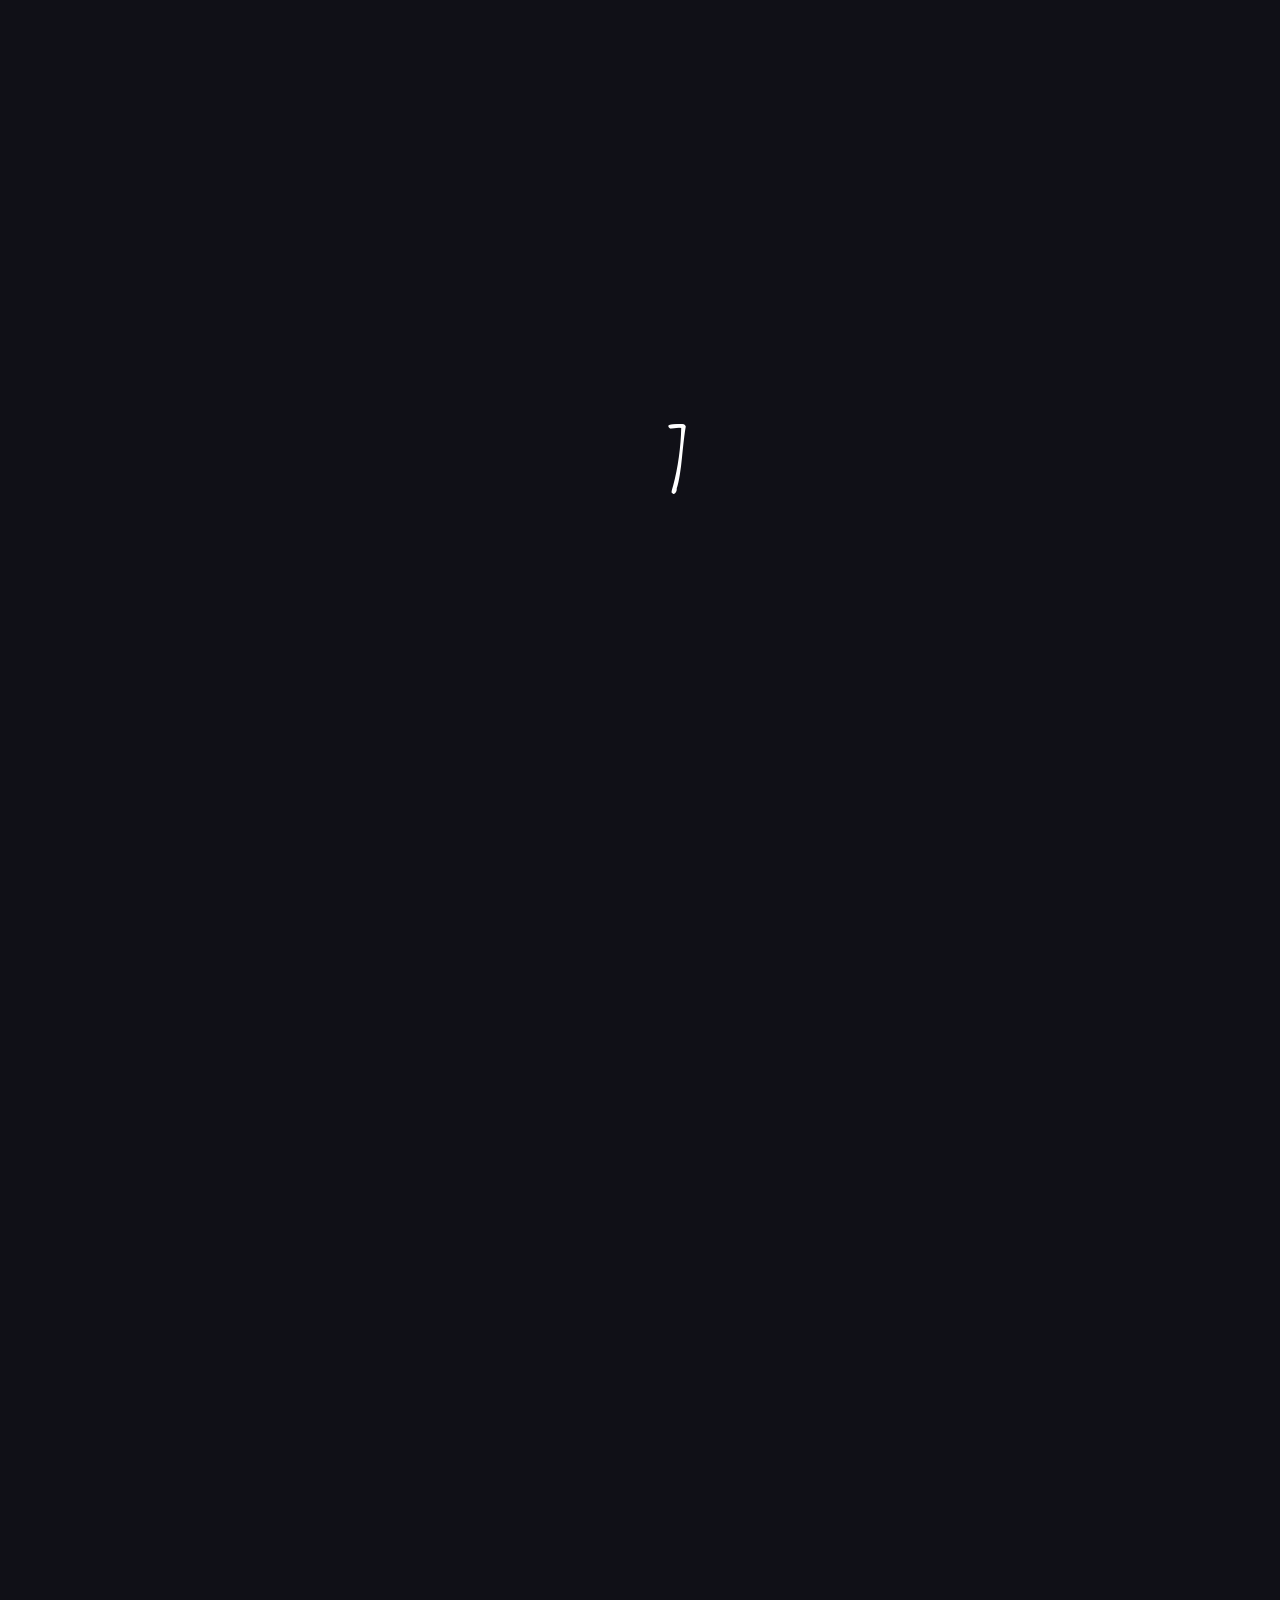
==== commit dac78977: "small fixes" ====
--- a/index.html
+++ b/index.html
@@ -17,9 +17,8 @@
   <!-- ── uova ad arco: layer in primo piano sul primo viewport ── -->
   <div class="egg-parallax" aria-hidden="true">
     <div class="egg-parallax__art">
-      <img class="egg-parallax__img" src="assets/img/uova-arco.png" alt=""
-           loading="eager" decoding="async">
-      <span class="egg-parallax__tint"></span>
+      <img class="egg-parallax__img" src="assets/img/uova-arco-colore.png" alt=""
+           width="3200" height="675" fetchpriority="high" decoding="async">
     </div>
   </div>
 
@@ -119,25 +118,5 @@
 <script type="module" src="public/js/pages/home.js"></script>
 
 
-<script>
-/* eggParallax: le uova restano sul primo viewport e scendono fuori dal fondo */
-(() => {
-  const layer = document.querySelector('.egg-parallax');
-  if (!layer) return;
-  let raf = 0;
-  const update = () => {
-    raf = 0;
-    const y = window.scrollY || 0;
-    const vh = window.innerHeight;
-    // si muovono più veloci dello scroll → escono dal basso
-    layer.style.transform = `translate3d(0, ${(y * 1.25).toFixed(1)}px, 0)`;
-    layer.style.opacity = Math.max(0, 1 - y / (vh * 0.55)).toFixed(3);
-  };
-  const onScroll = () => { if (!raf) raf = requestAnimationFrame(update); };
-  addEventListener('scroll', onScroll, { passive: true });
-  addEventListener('resize', onScroll);
-  update();
-})();
-</script>
 </body>
 </html>
--- a/public/css/pages/home.css
+++ b/public/css/pages/home.css
@@ -213,13 +213,21 @@
     justify-content: center;
     overflow: hidden;
     pointer-events: none;
-    will-change: transform, opacity;
+    animation: eggArcExit linear both;
+    animation-timeline: scroll(root block);
+    animation-range: 0 60vh;
+}
+@keyframes eggArcExit {
+    to { transform: translateY(65vh); opacity: 0; }
+}
+@supports not (animation-timeline: scroll()) {
+    /* fallback: resta ferma sul primo viewport */
+    .egg-parallax { animation: none; }
 }
 .egg-parallax__art {
     position: relative;
     width: 100vw;
     margin-bottom: -1px;
-    animation: eggArcFloat 9s ease-in-out infinite;
 }
 .egg-parallax__img {
     display: block;
@@ -227,21 +235,4 @@
     height: auto;
     filter: drop-shadow(0 18px 40px rgba(0,0,0,.55));
 }
-/* tinta presa dallo sfondo: stessa idea del vecchio sito (azzurro → rosso) */
-.egg-parallax__tint {
-    position: absolute;
-    inset: 0;
-    background: linear-gradient(180deg,
-        rgba(105, 211, 252, .95) 8%,
-        rgba(120, 170, 240, .90) 42%,
-        rgba(237, 98, 111, .92) 78%,
-        rgba(255, 92, 92, .95) 100%);
-    -webkit-mask: url('../../../assets/img/uova-arco.png') center / 100% 100% no-repeat;
-    mask: url('../../../assets/img/uova-arco.png') center / 100% 100% no-repeat;
-    mix-blend-mode: multiply;
-    pointer-events: none;
-}
-@keyframes eggArcFloat {
-    0%, 100% { transform: translateY(0); }
-    50%      { transform: translateY(-10px); }
-}
+
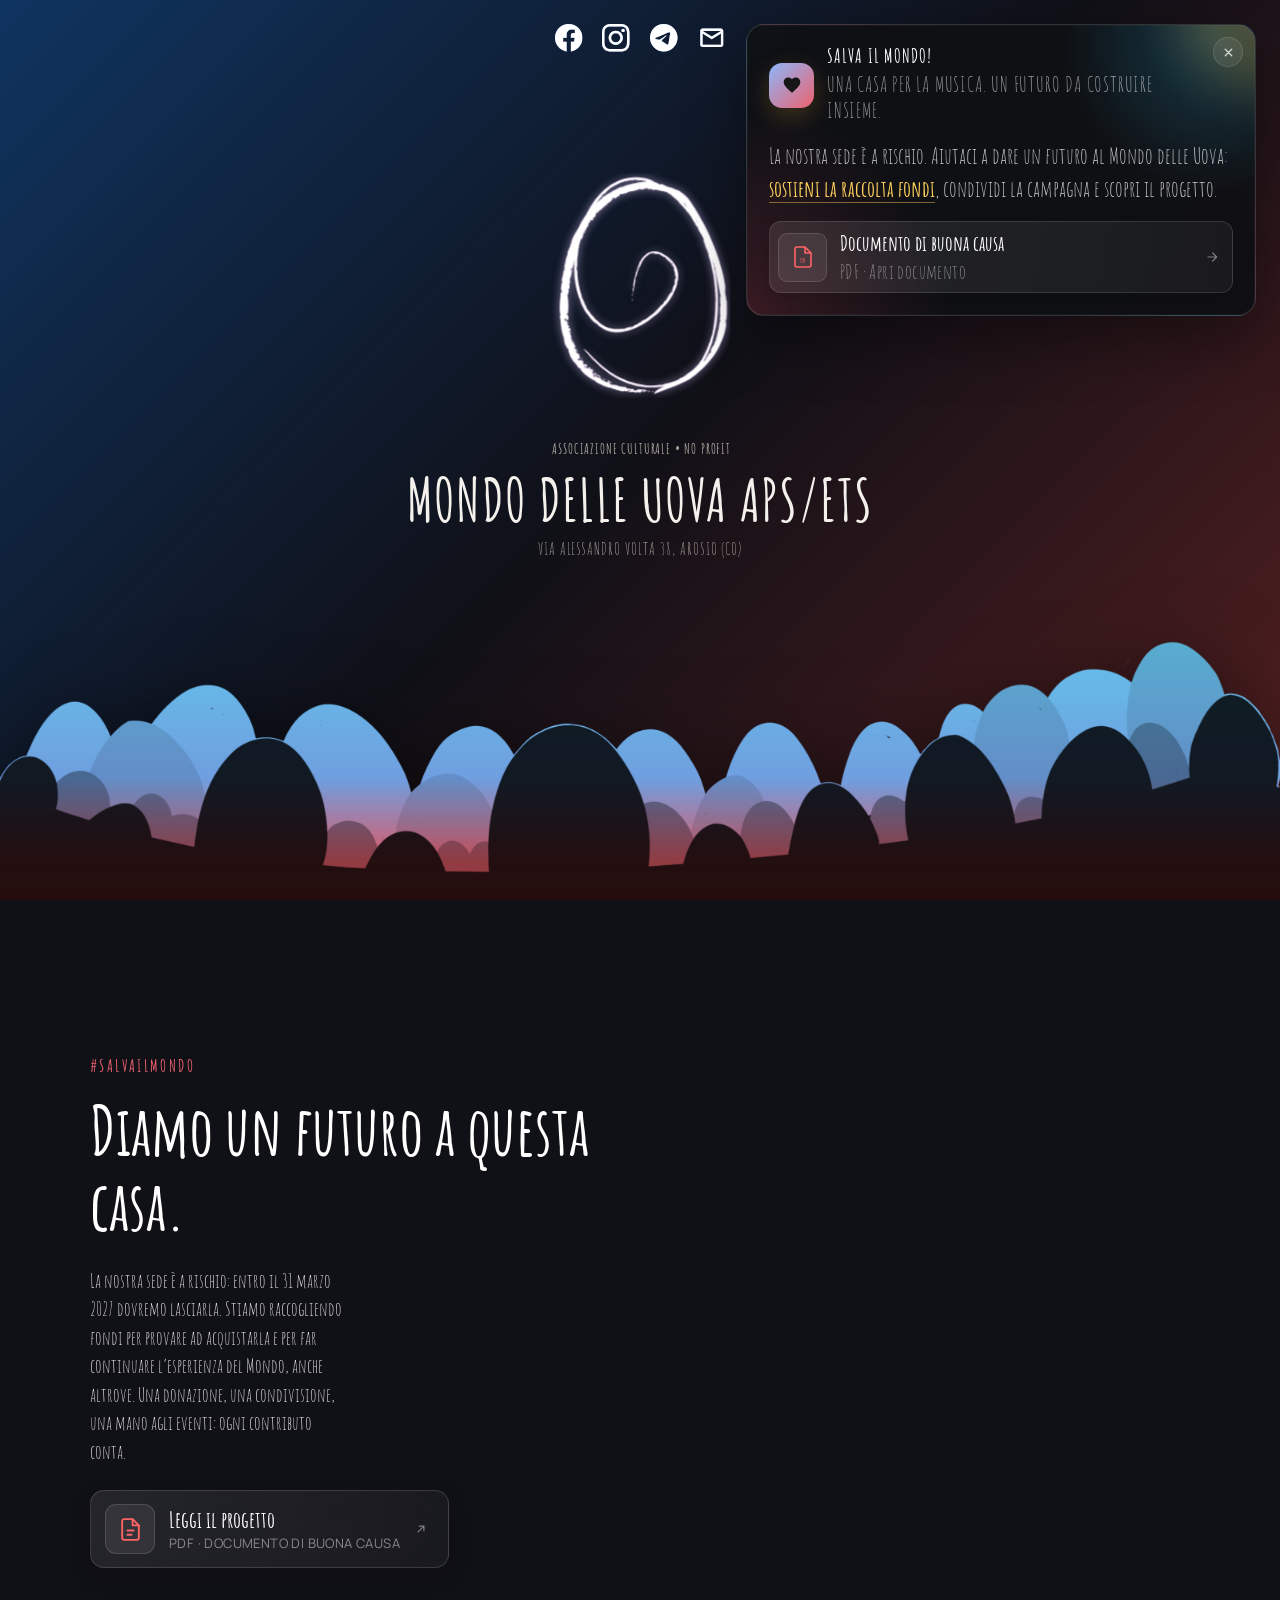
==== commit 5fdd2be9: "small fixes" ====
--- a/index.html
+++ b/index.html
@@ -5,7 +5,9 @@
 <meta name="viewport" content="width=device-width, initial-scale=1.0">
 <title>MDV APS/ETS</title>
 <meta name="description" content="Mondo delle uoVa — associazione culturale no profit ad Arosio (CO). Sale prove, eventi, musica e comunità dal 1999.">
-<link rel="icon" type="image/png" href="assets/img/logo.svg">
+<link rel="icon" type="image/svg+xml" href="assets/img/logo.svg">
+<link rel="preconnect" href="https://www.gofundme.com">
+<link rel="preconnect" href="https://cdn.gofundme.com" crossorigin>
 <link rel="stylesheet" href="public/css/base.css">
 <link rel="stylesheet" href="public/css/pages/home.css">
 <link rel="stylesheet" href="assets/fonts/fonts.css">
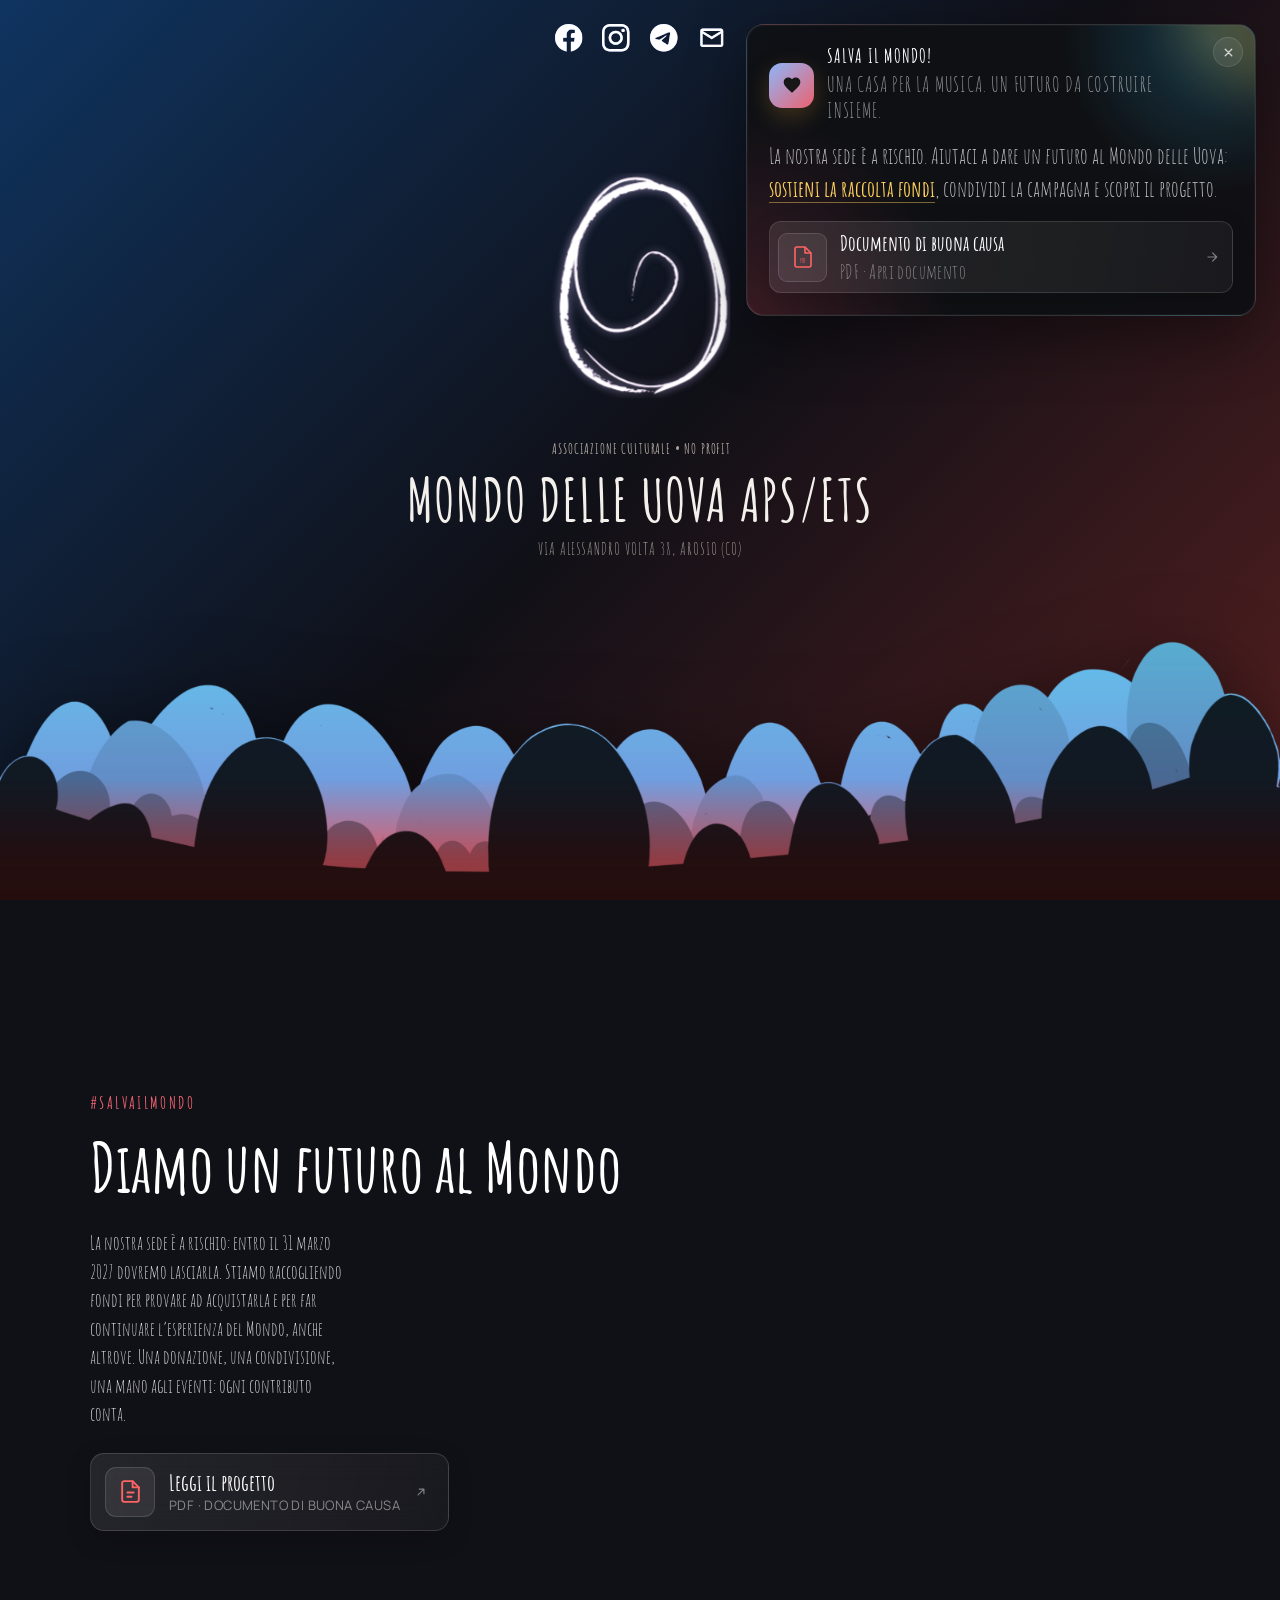
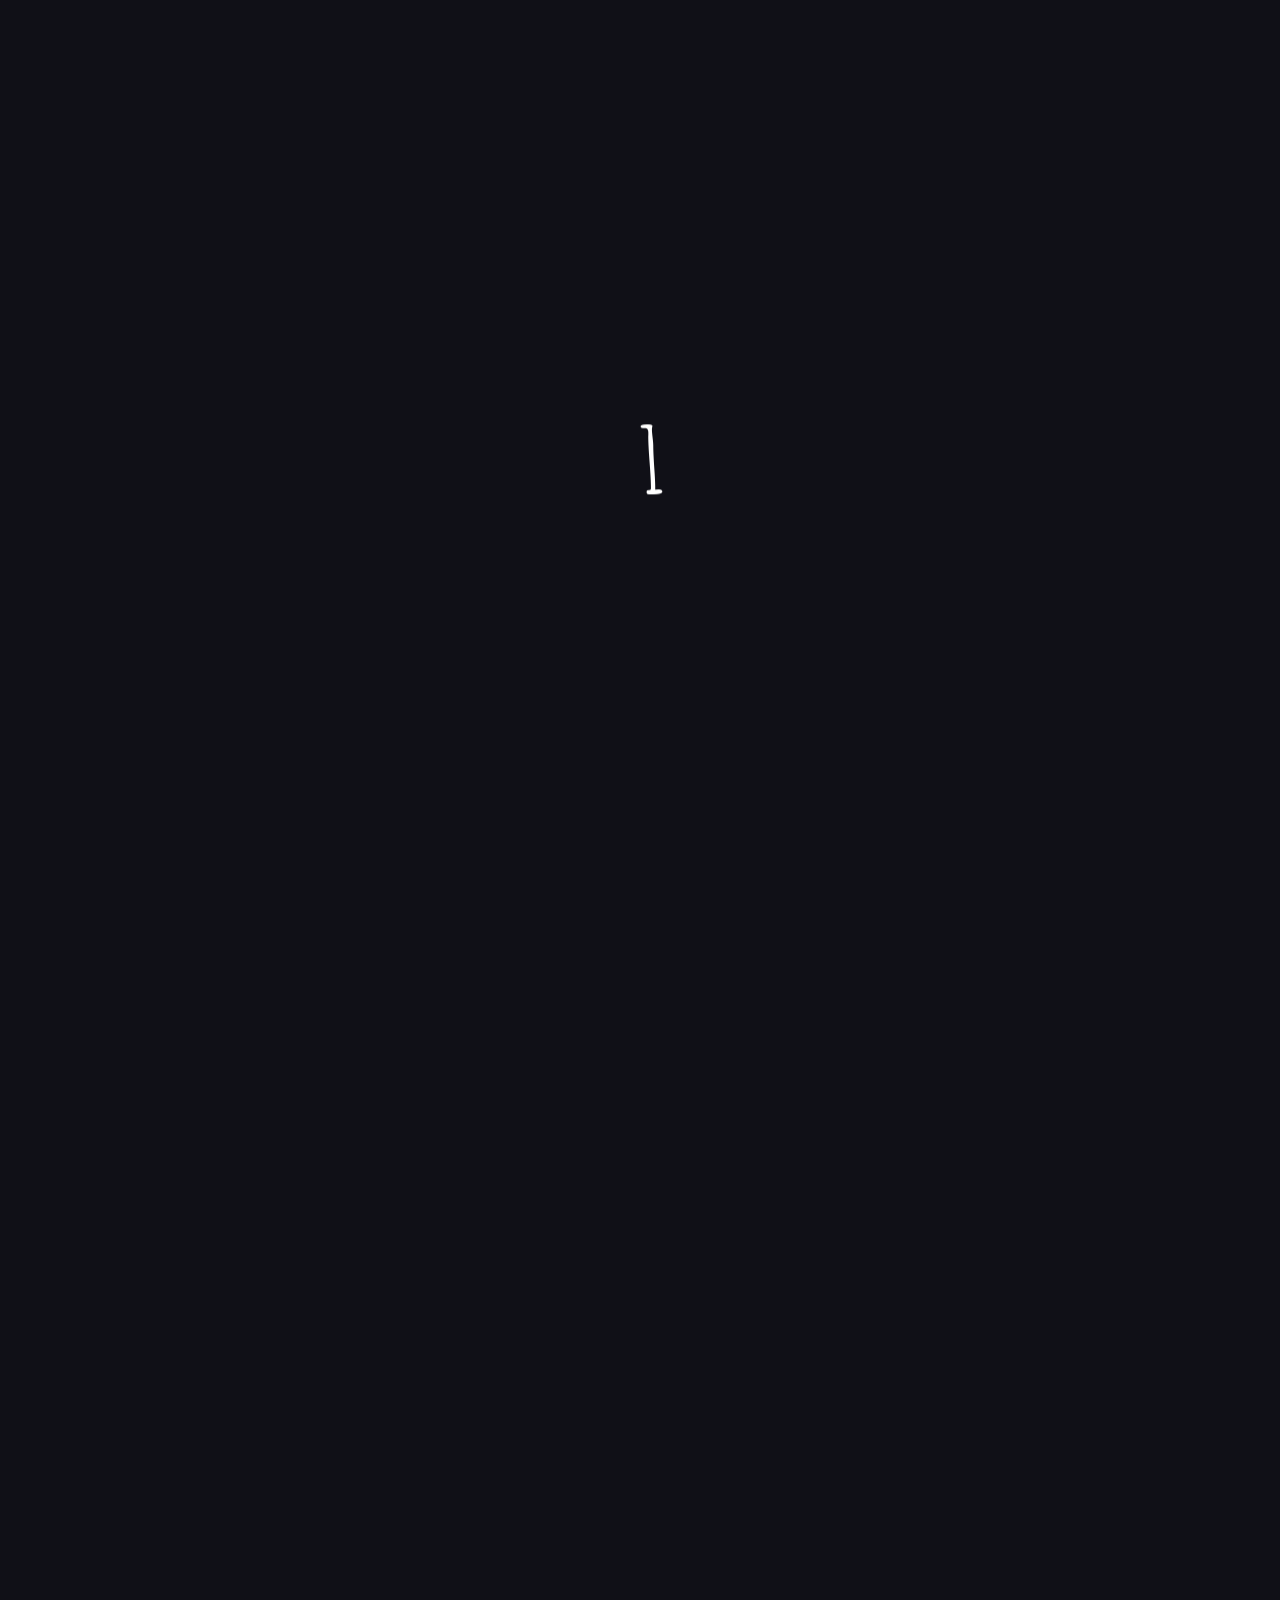
==== commit 2ce02292: "fix" ====
--- a/index.html
+++ b/index.html
@@ -57,7 +57,7 @@
   <div class="hero-spacer"></div>
 
   <section class="campaign" id="salva-il-mondo" aria-labelledby="campaign-title">
-    <div><p class="section-kicker">#SalvaIlMondo</p><h2 id="campaign-title">Diamo un futuro a questa casa.</h2>
+    <div><p class="section-kicker">#SalvaIlMondo</p><h2 id="campaign-title">Diamo un futuro al Mondo</h2>
       <p>La nostra sede è a rischio: entro il 31 marzo 2027 dovremo lasciarla. Stiamo raccogliendo fondi per provare ad acquistarla e per far continuare l’esperienza del Mondo, anche altrove. Una donazione, una condivisione, una mano agli eventi: ogni contributo conta.</p>
       <div class="home-actions"><a class="home-pdf-btn" href="assets/doc/documento-di-buona-causa.pdf" target="_blank" rel="noopener noreferrer">
         <span class="home-pdf-btn__icon" aria-hidden="true">
--- a/public/css/pages/home.css
+++ b/public/css/pages/home.css
@@ -203,7 +203,10 @@
    PNG bianco con trasparenza → lo sfondo scuro resta visibile.
    ══════════════════════════════════════════════════════════ */
 .egg-parallax {
-    position: absolute;
+    /* FIXED, non absolute: con absolute l'elemento scorre già via con la pagina,
+       quindi sommare una traslazione verso il basso lo faceva risalire (netto:
+       -0.3 * scroll). Ancorato al viewport, la sola traslazione è l'uscita. */
+    position: fixed;
     top: 0; left: 0; right: 0;
     height: 100vh;
     height: 100svh;
@@ -213,16 +216,10 @@
     justify-content: center;
     overflow: hidden;
     pointer-events: none;
-    animation: eggArcExit linear both;
-    animation-timeline: scroll(root block);
-    animation-range: 0 60vh;
-}
-@keyframes eggArcExit {
-    to { transform: translateY(65vh); opacity: 0; }
-}
-@supports not (animation-timeline: scroll()) {
-    /* fallback: resta ferma sul primo viewport */
-    .egg-parallax { animation: none; }
+    transform: translate3d(0, 0, 0);
+    opacity: 1;
+    will-change: transform, opacity;
+    backface-visibility: hidden;
 }
 .egg-parallax__art {
     position: relative;
@@ -236,3 +233,15 @@
     filter: drop-shadow(0 18px 40px rgba(0,0,0,.55));
 }
 
+/* ── Uova in home: su mobile più grandi (sotto metà viewport, ma ben visibili) ──
+   L'immagine è 3200×675 (rapporto 4,74:1): la larghezza è il parametro utile.
+   260vw ≈ 55vw di altezza, con tetto a 42svh per non invadere lo schermo
+   (e per non esplodere in landscape). Resta centrata e ritagliata ai lati. */
+@media (max-width: 700px) {
+    .egg-parallax__art { width: 100%; display: flex; justify-content: center; }
+    .egg-parallax__img {
+        width: min(260vw, 199svh);
+        max-width: none;
+        height: auto;
+    }
+}
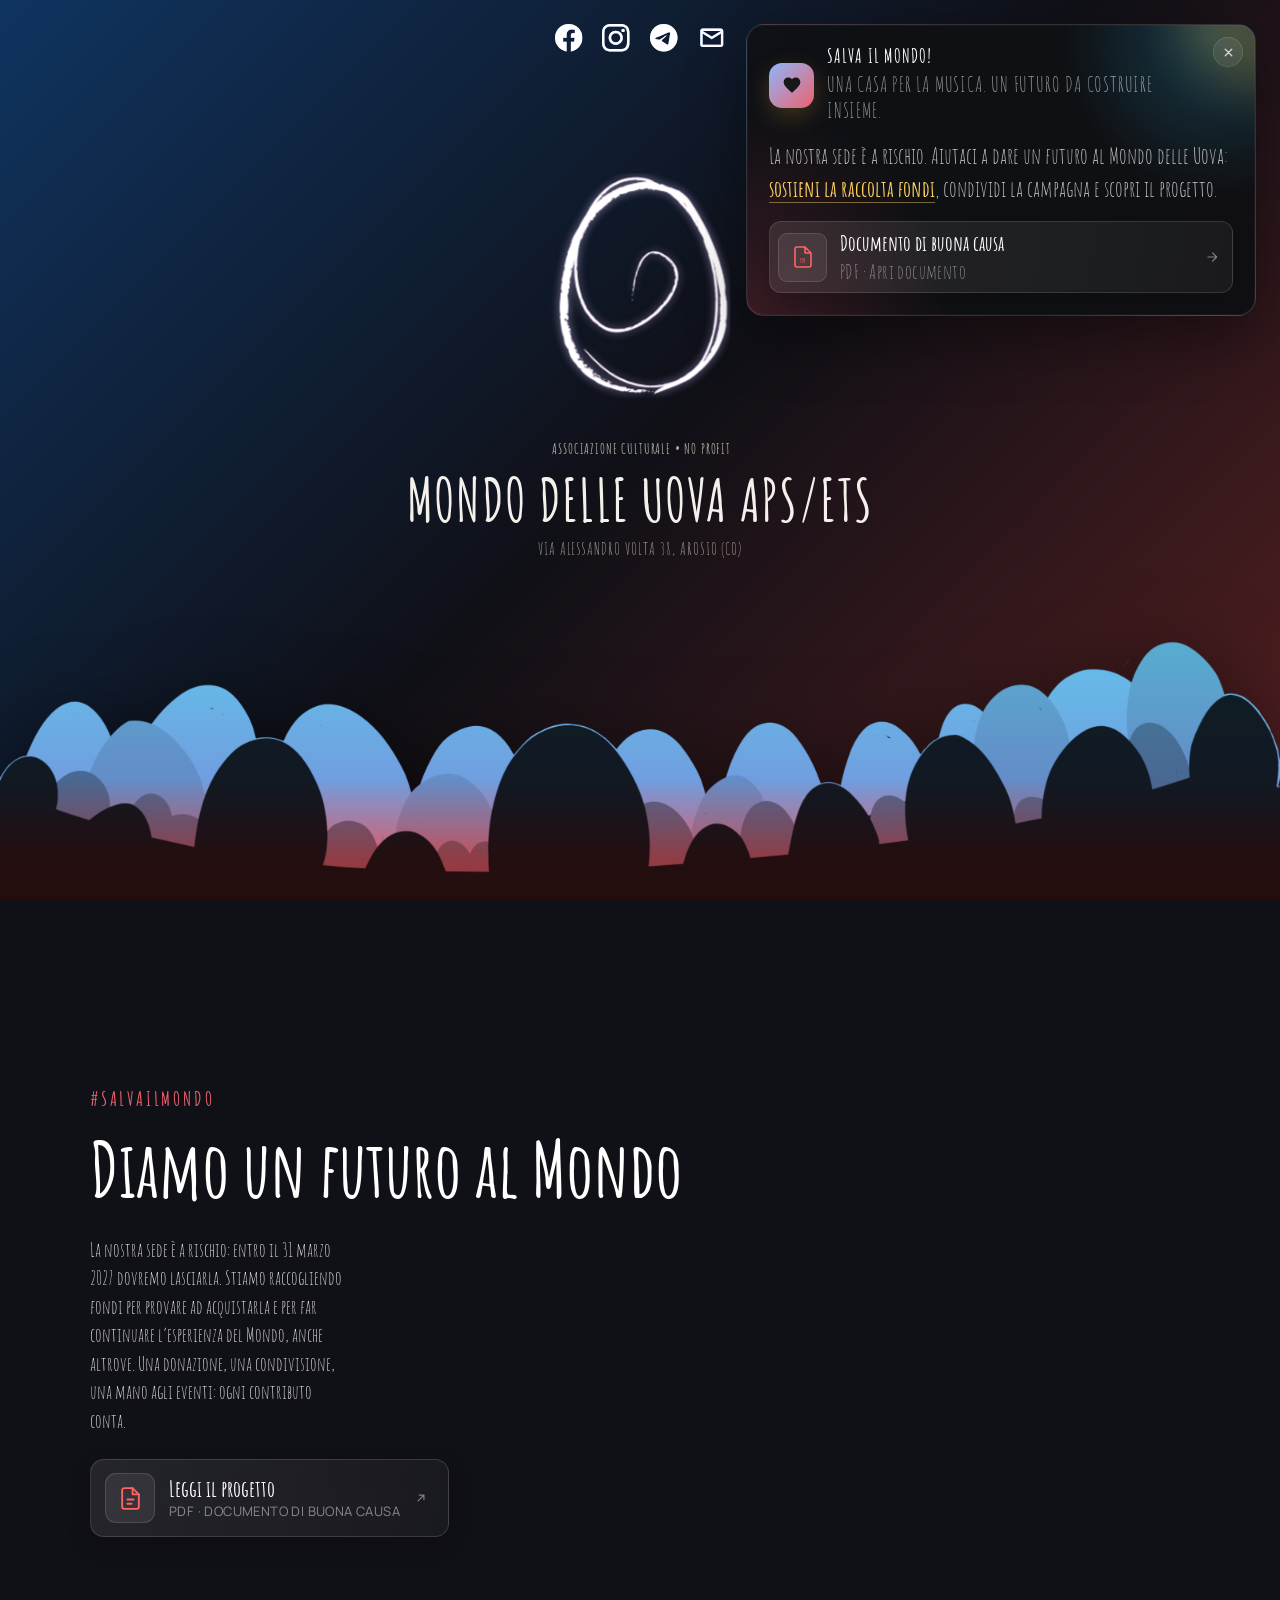
==== commit 5a5989d6: "fix loading long wait" ====
--- a/index.html
+++ b/index.html
@@ -4,7 +4,7 @@
 <meta charset="UTF-8">
 <meta name="viewport" content="width=device-width, initial-scale=1.0">
 <title>MDV APS/ETS</title>
-<meta name="description" content="Mondo delle uoVa — associazione culturale no profit ad Arosio (CO). Sale prove, eventi, musica e comunità dal 1999.">
+<meta name="description" content="Mondo delle uoVa | associazione culturale no profit ad Arosio (CO). Sale prove, eventi, musica e comunità dal 1999.">
 <link rel="icon" type="image/svg+xml" href="assets/img/logo.svg">
 <link rel="preconnect" href="https://www.gofundme.com">
 <link rel="preconnect" href="https://cdn.gofundme.com" crossorigin>
@@ -72,7 +72,7 @@
         </span>
       </a></div>
     </div>
-    <div class="campaign-widget"><iframe class="gfm-embed-iframe" title="Salva il Mondo — raccolta fondi su GoFundMe" src="https://www.gofundme.com/f/salva-il-mondo-mux6q/widget/large?attribution_id=sl%3A0e829294-e589-4fbf-8a8f-cf92aa6332f4&amp;utm_medium=referral&amp;utm_source=widget" width="100%" height="560" loading="lazy" style="border:0"></iframe></div>
+    <div class="campaign-widget"><iframe class="gfm-embed-iframe" title="Salva il Mondo — raccolta fondi su GoFundMe" data-src="https://www.gofundme.com/f/salva-il-mondo-mux6q/widget/large?attribution_id=sl%3A0e829294-e589-4fbf-8a8f-cf92aa6332f4&amp;utm_medium=referral&amp;utm_source=widget" width="100%" height="560" loading="lazy" style="border:0"></iframe></div>
   </section>
 
   <!-- ── timeline ── -->
--- a/public/css/pages/home.css
+++ b/public/css/pages/home.css
@@ -156,6 +156,10 @@
 .section-kicker { font-size: clamp(13px, 1.4vw, 17px); letter-spacing: .14em; }
 .home-intro > p:not(.section-kicker), .campaign p:not(.section-kicker) { font-size: clamp(16px, 1.6vw, 19px); }
 .home-actions a:not(.home-pdf-btn), .home-actions .donate { font-size: clamp(14px, 1.4vw, 16px); }
+
+/* ── Ritocco campagna #SalvaIlMondo: titolo e hashtag leggermente piu' grandi ── */
+#salva-il-mondo h2#campaign-title { font-size: clamp(44px, 6.6vw, 76px); }
+#salva-il-mondo .section-kicker { font-size: clamp(15px, 1.7vw, 20px); }
 
 /* ── Pulsante PDF stile toast (glass) ── */
 .home-actions a.home-pdf-btn {
